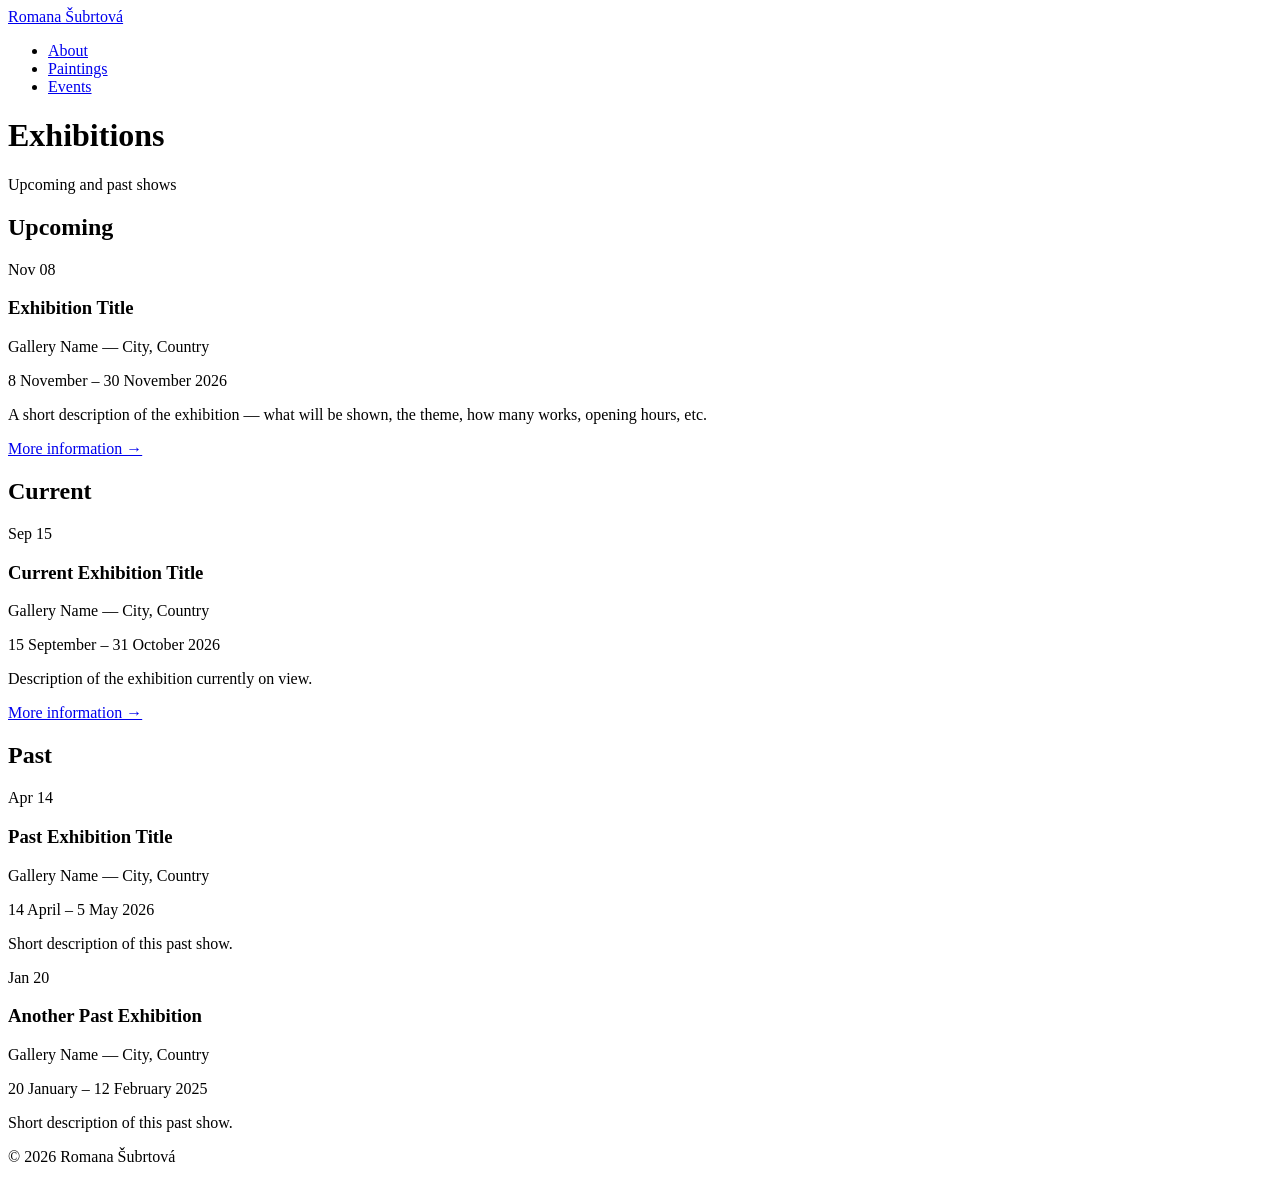
==== events.html @ 642dee6f "Add files via upload" ====
<!DOCTYPE html>
<html lang="en">
<head>
    <meta charset="UTF-8">
    <meta name="viewport" content="width=device-width, initial-scale=1.0">
    <title>Events — Romana Šubrtová</title>
    <link rel="preconnect" href="https://fonts.googleapis.com">
    <link rel="preconnect" href="https://fonts.gstatic.com" crossorigin>
    <link href="https://fonts.googleapis.com/css2?family=Cormorant+Garamond:ital,wght@0,300;0,400;0,500;0,600;1,300;1,400;1,500&display=swap" rel="stylesheet">
    <link rel="stylesheet" href="css/style.css">
</head>
<body>

    <nav class="nav">
        <a href="index.html" class="nav-brand">Romana Šubrtová</a>
        <ul class="nav-links">
            <li><a href="index.html">About</a></li>
            <li><a href="paintings.html">Paintings</a></li>
            <li><a href="events.html" class="active">Events</a></li>
        </ul>
    </nav>

    <main>

        <div class="page-header">
            <h1>Exhibitions</h1>
            <p>Upcoming and past shows</p>
        </div>

        <section class="events-section">
            <div class="container">

                <!-- UPCOMING ─────────────────────────────────────────── -->
                <div class="events-group">
                    <h2 class="events-group-title">Upcoming</h2>

                    <!-- ─────────────────────────────────────────────────
                         HOW TO ADD AN EVENT:
                         Copy one <div class="event-card"> block and fill in
                         the month, day number, title, venue, dates, description.
                         For past events, add class="event-card past" instead.
                         If no upcoming events, keep the empty message below.
                    ──────────────────────────────────────────────────── -->

                    <div class="event-card">
                        <div class="event-date">
                            <span class="event-month">Nov</span>
                            <span class="event-day">08</span>
                        </div>
                        <div class="event-info">
                            <h3>Exhibition Title</h3>
                            <p class="event-venue">Gallery Name &mdash; City, Country</p>
                            <p class="event-dates">8 November – 30 November 2026</p>
                            <p class="event-desc">
                                A short description of the exhibition — what will be shown,
                                the theme, how many works, opening hours, etc.
                            </p>
                            <a href="#" class="event-link">More information &rarr;</a>
                        </div>
                    </div>

                    <!-- Uncomment the line below if there are no upcoming events yet:
                    <p class="events-empty">No upcoming exhibitions at the moment. Check back soon.</p>
                    -->

                </div>

                <!-- CURRENT ─────────────────────────────────────────── -->
                <div class="events-group">
                    <h2 class="events-group-title">Current</h2>

                    <div class="event-card">
                        <div class="event-date">
                            <span class="event-month">Sep</span>
                            <span class="event-day">15</span>
                        </div>
                        <div class="event-info">
                            <h3>Current Exhibition Title</h3>
                            <p class="event-venue">Gallery Name &mdash; City, Country</p>
                            <p class="event-dates">15 September – 31 October 2026</p>
                            <p class="event-desc">
                                Description of the exhibition currently on view.
                            </p>
                            <a href="#" class="event-link">More information &rarr;</a>
                        </div>
                    </div>

                    <!-- Uncomment if nothing is currently showing:
                    <p class="events-empty">No exhibition currently on view.</p>
                    -->

                </div>

                <!-- PAST ─────────────────────────────────────────────── -->
                <div class="events-group">
                    <h2 class="events-group-title">Past</h2>

                    <div class="event-card past">
                        <div class="event-date">
                            <span class="event-month">Apr</span>
                            <span class="event-day">14</span>
                        </div>
                        <div class="event-info">
                            <h3>Past Exhibition Title</h3>
                            <p class="event-venue">Gallery Name &mdash; City, Country</p>
                            <p class="event-dates">14 April – 5 May 2026</p>
                            <p class="event-desc">
                                Short description of this past show.
                            </p>
                        </div>
                    </div>

                    <div class="event-card past">
                        <div class="event-date">
                            <span class="event-month">Jan</span>
                            <span class="event-day">20</span>
                        </div>
                        <div class="event-info">
                            <h3>Another Past Exhibition</h3>
                            <p class="event-venue">Gallery Name &mdash; City, Country</p>
                            <p class="event-dates">20 January – 12 February 2025</p>
                            <p class="event-desc">
                                Short description of this past show.
                            </p>
                        </div>
                    </div>

                </div>

            </div>
        </section>

    </main>

    <footer class="footer">
        <div class="container">
            <p>© 2026 Romana Šubrtová</p>
        </div>
    </footer>

</body>
</html>
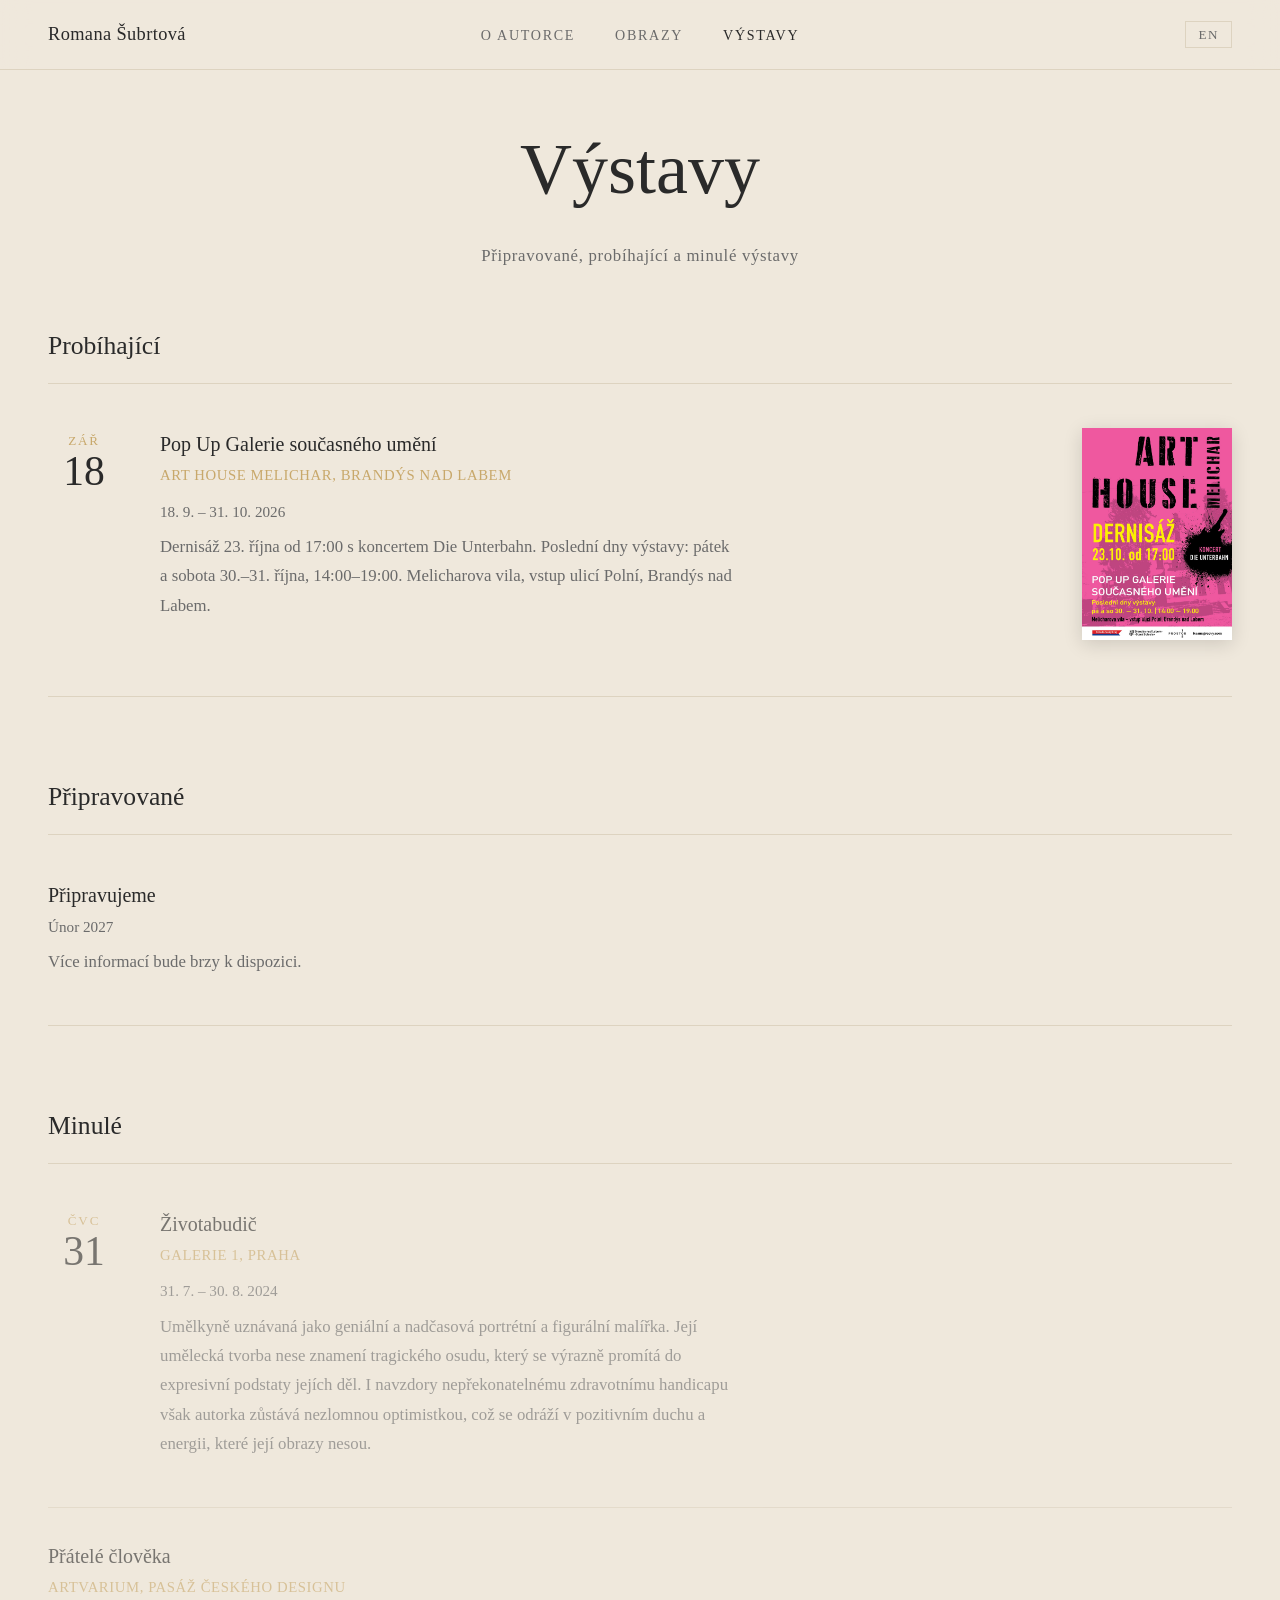
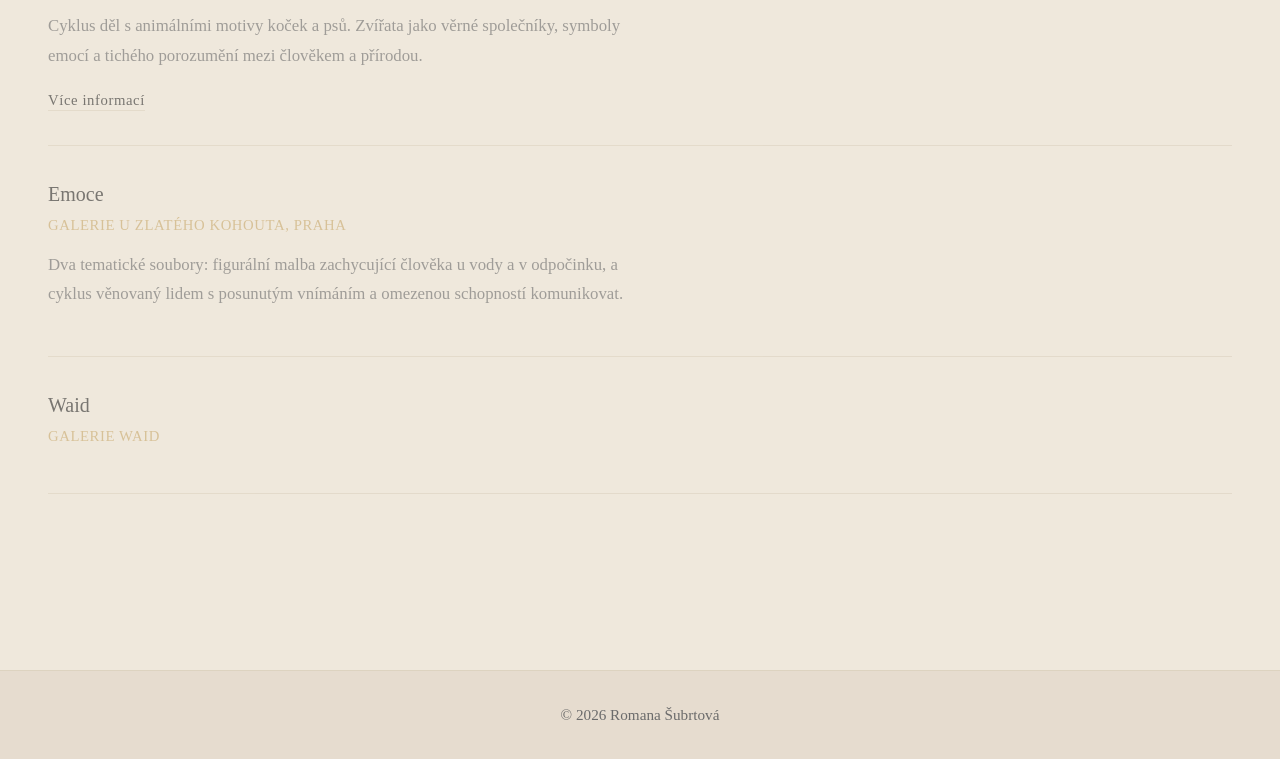
==== commit 75cf14cb: "Add files via upload" ====
--- a/events.html
+++ b/events.html
@@ -1,9 +1,15 @@
 <!DOCTYPE html>
-<html lang="en">
+<html lang="cs" data-lang="cs">
 <head>
     <meta charset="UTF-8">
     <meta name="viewport" content="width=device-width, initial-scale=1.0">
-    <title>Events — Romana Šubrtová</title>
+    <title>Výstavy — Romana Šubrtová</title>
+    <script>
+        (function(){
+            var l = localStorage.getItem('site-lang') || 'cs';
+            document.documentElement.setAttribute('data-lang', l);
+        })();
+    </script>
     <link rel="preconnect" href="https://fonts.googleapis.com">
     <link rel="preconnect" href="https://fonts.gstatic.com" crossorigin>
     <link href="https://fonts.googleapis.com/css2?family=Cormorant+Garamond:ital,wght@0,300;0,400;0,500;0,600;1,300;1,400;1,500&display=swap" rel="stylesheet">
@@ -14,114 +20,125 @@
     <nav class="nav">
         <a href="index.html" class="nav-brand">Romana Šubrtová</a>
         <ul class="nav-links">
-            <li><a href="index.html">About</a></li>
-            <li><a href="paintings.html">Paintings</a></li>
-            <li><a href="events.html" class="active">Events</a></li>
+            <li><a href="index.html"><span class="lang-cs">O autorce</span><span class="lang-en">About</span></a></li>
+            <li><a href="paintings.html"><span class="lang-cs">Obrazy</span><span class="lang-en">Paintings</span></a></li>
+            <li><a href="events.html" class="active"><span class="lang-cs">Výstavy</span><span class="lang-en">Events</span></a></li>
         </ul>
+        <div class="nav-right">
+            <button class="lang-btn" id="langBtn">EN</button>
+            <button class="nav-toggle" id="navToggle" aria-label="Otevřít menu">
+                <span></span><span></span><span></span>
+            </button>
+        </div>
     </nav>
 
     <main>
 
         <div class="page-header">
-            <h1>Exhibitions</h1>
-            <p>Upcoming and past shows</p>
+            <h1><span class="lang-cs">Výstavy</span><span class="lang-en">Exhibitions</span></h1>
+            <p class="lang-cs">Připravované, probíhající a minulé výstavy</p>
+            <p class="lang-en">Upcoming, current, and past shows</p>
         </div>
 
         <section class="events-section">
             <div class="container">
 
-                <!-- UPCOMING ─────────────────────────────────────────── -->
+                <!-- CURRENT ─────────────────────────────────────────── -->
                 <div class="events-group">
-                    <h2 class="events-group-title">Upcoming</h2>
-
-                    <!-- ─────────────────────────────────────────────────
-                         HOW TO ADD AN EVENT:
-                         Copy one <div class="event-card"> block and fill in
-                         the month, day number, title, venue, dates, description.
-                         For past events, add class="event-card past" instead.
-                         If no upcoming events, keep the empty message below.
-                    ──────────────────────────────────────────────────── -->
+                    <h2 class="events-group-title">
+                        <span class="lang-cs">Probíhající</span>
+                        <span class="lang-en">Current</span>
+                    </h2>
 
                     <div class="event-card">
                         <div class="event-date">
-                            <span class="event-month">Nov</span>
-                            <span class="event-day">08</span>
+                            <span class="event-month lang-cs">Zář</span>
+                            <span class="event-month lang-en">Sep</span>
+                            <span class="event-day">18</span>
                         </div>
                         <div class="event-info">
-                            <h3>Exhibition Title</h3>
-                            <p class="event-venue">Gallery Name &mdash; City, Country</p>
-                            <p class="event-dates">8 November – 30 November 2026</p>
-                            <p class="event-desc">
-                                A short description of the exhibition — what will be shown,
-                                the theme, how many works, opening hours, etc.
-                            </p>
-                            <a href="#" class="event-link">More information &rarr;</a>
+                            <img src="images/exhibitions/art-house-melichar.jpg" alt="Art House Melichar" class="event-poster">
+                            <h3><span class="lang-cs">Pop Up Galerie současného umění</span><span class="lang-en">Pop Up Gallery of Contemporary Art</span></h3>
+                            <p class="event-venue">Art House Melichar, <span class="lang-cs">Brandýs nad Labem</span><span class="lang-en">Brandýs nad Labem</span></p>
+                            <p class="event-dates lang-cs">18. 9. – 31. 10. 2026</p>
+                            <p class="event-dates lang-en">18 September – 31 October 2026</p>
+                            <p class="event-desc lang-cs">Dernisáž 23. října od 17:00 s koncertem Die Unterbahn. Poslední dny výstavy: pátek a sobota 30.–31. října, 14:00–19:00. Melicharova vila, vstup ulicí Polní, Brandýs nad Labem.</p>
+                            <p class="event-desc lang-en">Closing event on 23 October from 17:00, with a concert by Die Unterbahn. Last days: Friday and Saturday 30–31 October, 14:00–19:00. Melicharova vila, entrance via Polní street, Brandýs nad Labem.</p>
                         </div>
                     </div>
 
-                    <!-- Uncomment the line below if there are no upcoming events yet:
-                    <p class="events-empty">No upcoming exhibitions at the moment. Check back soon.</p>
-                    -->
-
                 </div>
 
-                <!-- CURRENT ─────────────────────────────────────────── -->
+                <!-- UPCOMING ─────────────────────────────────────────── -->
                 <div class="events-group">
-                    <h2 class="events-group-title">Current</h2>
+                    <h2 class="events-group-title">
+                        <span class="lang-cs">Připravované</span>
+                        <span class="lang-en">Upcoming</span>
+                    </h2>
 
-                    <div class="event-card">
-                        <div class="event-date">
-                            <span class="event-month">Sep</span>
-                            <span class="event-day">15</span>
-                        </div>
+                    <div class="event-card no-date">
                         <div class="event-info">
-                            <h3>Current Exhibition Title</h3>
-                            <p class="event-venue">Gallery Name &mdash; City, Country</p>
-                            <p class="event-dates">15 September – 31 October 2026</p>
-                            <p class="event-desc">
-                                Description of the exhibition currently on view.
-                            </p>
-                            <a href="#" class="event-link">More information &rarr;</a>
+                            <h3><span class="lang-cs">Připravujeme</span><span class="lang-en">Coming soon</span></h3>
+                            <p class="event-dates lang-cs">Únor 2027</p>
+                            <p class="event-dates lang-en">February 2027</p>
+                            <p class="event-desc lang-cs">Více informací bude brzy k dispozici.</p>
+                            <p class="event-desc lang-en">More details to follow.</p>
                         </div>
                     </div>
-
-                    <!-- Uncomment if nothing is currently showing:
-                    <p class="events-empty">No exhibition currently on view.</p>
-                    -->
 
                 </div>
 
                 <!-- PAST ─────────────────────────────────────────────── -->
                 <div class="events-group">
-                    <h2 class="events-group-title">Past</h2>
+                    <h2 class="events-group-title">
+                        <span class="lang-cs">Minulé</span>
+                        <span class="lang-en">Past</span>
+                    </h2>
 
+                    <!-- Galerie 1 -->
                     <div class="event-card past">
                         <div class="event-date">
-                            <span class="event-month">Apr</span>
-                            <span class="event-day">14</span>
+                            <span class="event-month lang-cs">Čvc</span>
+                            <span class="event-month lang-en">Jul</span>
+                            <span class="event-day">31</span>
                         </div>
                         <div class="event-info">
-                            <h3>Past Exhibition Title</h3>
-                            <p class="event-venue">Gallery Name &mdash; City, Country</p>
-                            <p class="event-dates">14 April – 5 May 2026</p>
-                            <p class="event-desc">
-                                Short description of this past show.
-                            </p>
+                            <h3>Životabudič</h3>
+                            <p class="event-venue">Galerie 1, <span class="lang-cs">Praha</span><span class="lang-en">Prague</span></p>
+                            <p class="event-dates lang-cs">31. 7. – 30. 8. 2024</p>
+                            <p class="event-dates lang-en">31 July – 30 August 2024</p>
+                            <p class="event-desc lang-cs">Umělkyně uznávaná jako geniální a nadčasová portrétní a figurální malířka. Její umělecká tvorba nese znamení tragického osudu, který se výrazně promítá do expresivní podstaty jejích děl. I navzdory nepřekonatelnému zdravotnímu handicapu však autorka zůstává nezlomnou optimistkou, což se odráží v pozitivním duchu a energii, které její obrazy nesou.</p>
+                            <p class="event-desc lang-en">An artist celebrated as a brilliant and timeless portraitist and figurative painter. Her work bears the mark of a tragic fate, strongly reflected in the expressive nature of her paintings. Yet despite an insurmountable physical disability, the artist remains an unshakeable optimist, as shown in the positive spirit and energy that her works carry.</p>
                         </div>
                     </div>
 
-                    <div class="event-card past">
-                        <div class="event-date">
-                            <span class="event-month">Jan</span>
-                            <span class="event-day">20</span>
+                    <!-- Artvarium / Pasáž českého designu -->
+                    <div class="event-card past no-date">
+                        <div class="event-info">
+                            <h3><span class="lang-cs">Přátelé člověka</span><span class="lang-en">Přátelé člověka</span></h3>
+                            <p class="event-venue">Artvarium, <span class="lang-cs">Pasáž českého designu</span><span class="lang-en">Pasáž českého designu</span></p>
+                            <p class="event-desc lang-cs">Cyklus děl s animálními motivy koček a psů. Zvířata jako věrné společníky, symboly emocí a tichého porozumění mezi člověkem a přírodou.</p>
+                            <p class="event-desc lang-en">A cycle of works with feline and canine motifs. Animals as faithful companions, symbols of emotion and silent understanding between humanity and nature.</p>
+                            <a href="https://www.pasazdesignu.cz/vystavovatel/romana-subrtova/" target="_blank" class="event-link lang-cs">Více informací</a>
+                            <a href="https://www.pasazdesignu.cz/vystavovatel/romana-subrtova/" target="_blank" class="event-link lang-en">More information</a>
                         </div>
+                    </div>
+
+                    <!-- Galerie U Zlatého kohouta -->
+                    <div class="event-card past no-date">
                         <div class="event-info">
-                            <h3>Another Past Exhibition</h3>
-                            <p class="event-venue">Gallery Name &mdash; City, Country</p>
-                            <p class="event-dates">20 January – 12 February 2025</p>
-                            <p class="event-desc">
-                                Short description of this past show.
-                            </p>
+                            <h3>Emoce</h3>
+                            <p class="event-venue">Galerie U Zlatého kohouta, <span class="lang-cs">Praha</span><span class="lang-en">Prague</span></p>
+                            <p class="event-desc lang-cs">Dva tematické soubory: figurální malba zachycující člověka u vody a v odpočinku, a cyklus věnovaný lidem s posunutým vnímáním a omezenou schopností komunikovat.</p>
+                            <p class="event-desc lang-en">Two thematic series: figurative painting depicting people at rest by water, and a cycle devoted to figures with altered perception and limited ability to communicate.</p>
+                        </div>
+                    </div>
+
+                    <!-- Waid -->
+                    <div class="event-card past no-date">
+                        <div class="event-info">
+                            <h3>Waid</h3>
+                            <p class="event-venue">Galerie Waid</p>
                         </div>
                     </div>
 
@@ -138,5 +155,32 @@
         </div>
     </footer>
 
+    <script>
+    (function() {
+        var lang = localStorage.getItem('site-lang') || 'cs';
+        document.documentElement.setAttribute('data-lang', lang);
+        var langBtn = document.getElementById('langBtn');
+        if (langBtn) {
+            langBtn.textContent = lang === 'cs' ? 'EN' : 'CZ';
+            langBtn.addEventListener('click', function() {
+                lang = lang === 'cs' ? 'en' : 'cs';
+                document.documentElement.setAttribute('data-lang', lang);
+                localStorage.setItem('site-lang', lang);
+                langBtn.textContent = lang === 'cs' ? 'EN' : 'CZ';
+            });
+        }
+        var navToggle = document.getElementById('navToggle');
+        var nav = document.querySelector('.nav');
+        if (navToggle) {
+            navToggle.addEventListener('click', function() {
+                nav.classList.toggle('nav-open');
+                navToggle.setAttribute('aria-label', nav.classList.contains('nav-open') ? 'Zavřít menu' : 'Otevřít menu');
+            });
+            document.querySelectorAll('.nav-links a').forEach(function(link) {
+                link.addEventListener('click', function() { nav.classList.remove('nav-open'); });
+            });
+        }
+    })();
+    </script>
 </body>
 </html>
--- a/css/style.css
+++ b/css/style.css
@@ -0,0 +1,745 @@
+*, *::before, *::after {
+    box-sizing: border-box;
+    margin: 0;
+    padding: 0;
+}
+
+::selection {
+    background: var(--gold);
+    color: #fff;
+}
+
+::-webkit-scrollbar { width: 6px; }
+::-webkit-scrollbar-track { background: var(--bg); }
+::-webkit-scrollbar-thumb { background: var(--beige); border-radius: 3px; }
+::-webkit-scrollbar-thumb:hover { background: var(--gold); }
+
+:focus-visible {
+    outline: 2px solid var(--gold);
+    outline-offset: 3px;
+}
+
+:root {
+    --bg:         #EFE8DC;
+    --surface:    #E6DCCF;
+    --beige:      #D9CCBA;
+    --gold:       #C8A86B;
+    --gold-hover: #B8955A;
+    --dark:       #2A2A2A;
+    --grey:       #6B6B6B;
+    --border:     #DDD3C0;
+    --font-serif: 'Cormorant Garamond', Georgia, serif;
+}
+
+html { scroll-behavior: smooth; }
+
+body {
+    background: var(--bg);
+    color: var(--dark);
+    font-family: var(--font-serif);
+    font-size: 17px;
+    line-height: 1.6;
+    -webkit-font-smoothing: antialiased;
+}
+
+/* ── NAV ─────────────────────────────────── */
+.nav {
+    position: fixed;
+    top: 0; left: 0; right: 0;
+    z-index: 100;
+    display: grid;
+    grid-template-columns: 1fr auto 1fr;
+    align-items: center;
+    padding: 1.25rem 3rem;
+    background: rgba(239, 232, 220, 0.92);
+    backdrop-filter: blur(14px);
+    border-bottom: 1px solid var(--border);
+}
+
+.nav-brand {
+    font-family: var(--font-serif);
+    font-size: 1.15rem;
+    font-weight: 400;
+    color: var(--dark);
+    text-decoration: none;
+    letter-spacing: 0.02em;
+    justify-self: start;
+}
+
+.nav-links {
+    list-style: none;
+    display: flex;
+    gap: 2.5rem;
+}
+
+.nav-links a {
+    font-size: 0.88rem;
+    font-weight: 400;
+    letter-spacing: 0.12em;
+    text-transform: uppercase;
+    color: var(--grey);
+    text-decoration: none;
+    transition: color 0.2s;
+}
+
+.nav-links a:hover,
+.nav-links a.active { color: var(--dark); }
+
+/* ── LAYOUT ──────────────────────────────── */
+.container {
+    max-width: 1080px;
+    margin: 0 auto;
+    padding: 0 3rem;
+}
+
+/* ── HERO ────────────────────────────────── */
+.hero {
+    height: 52vh;
+    min-height: 380px;
+    max-height: 520px;
+    display: grid;
+    grid-template-columns: 55% 45%;
+    padding: 0;
+}
+
+.hero-image {
+    overflow: hidden;
+    position: relative;
+}
+
+.hero-image img {
+    width: 100%;
+    height: 100%;
+    object-fit: cover;
+    object-position: center 20%;
+    display: block;
+}
+
+.hero-inner {
+    display: flex;
+    flex-direction: column;
+    justify-content: flex-end;
+    padding: 5rem 5rem 5rem 6rem;
+    background: var(--bg);
+    position: relative;
+    z-index: 1;
+}
+
+.hero h1 {
+    font-family: var(--font-serif);
+    font-size: clamp(3.5rem, 6vw, 6rem);
+    font-weight: 300;
+    line-height: 1.02;
+    color: var(--dark);
+    margin-bottom: 1.5rem;
+}
+
+.hero h1 em {
+    font-style: italic;
+    color: var(--gold);
+}
+
+.hero-tagline {
+    font-size: 1.05rem;
+    color: var(--grey);
+    font-weight: 400;
+    letter-spacing: 0.02em;
+    max-width: 340px;
+    margin-bottom: 2.5rem;
+}
+
+.hero-cta {
+    display: inline-block;
+    font-size: 0.82rem;
+    letter-spacing: 0.16em;
+    text-transform: uppercase;
+    color: var(--dark);
+    text-decoration: none;
+    border-bottom: 1px solid var(--dark);
+    padding-bottom: 3px;
+    width: fit-content;
+    transition: color 0.2s, border-color 0.2s;
+}
+
+.hero-cta:hover {
+    color: var(--gold);
+    border-color: var(--gold);
+}
+
+/* ── ABOUT ───────────────────────────────── */
+.about {
+    padding: 5rem 0 6rem;
+    background: var(--surface);
+}
+
+.about-grid {
+    /* float layout — photo lives inside the text flow */
+}
+
+.about-image {
+    float: left;
+    width: 240px;
+    margin: 0.4rem 3.5rem 1.5rem 0;
+    display: flex;
+    flex-direction: column;
+    gap: 0.75rem;
+}
+
+.about-image img {
+    width: 100%;
+    display: block;
+    object-fit: cover;
+    object-position: top;
+}
+
+.about-image .placeholder-img {
+    width: 100%;
+    aspect-ratio: 1/1;
+    background: var(--beige);
+    display: flex;
+    align-items: center;
+    justify-content: center;
+    border: 1.5px dashed var(--border);
+}
+
+.about-text {
+    display: flow-root; /* BFC — sits beside the float, never overlaps */
+}
+
+.placeholder-inner {
+    display: flex;
+    flex-direction: column;
+    align-items: center;
+    gap: 0.75rem;
+    color: var(--grey);
+}
+
+.placeholder-inner svg {
+    opacity: 0.45;
+}
+
+.placeholder-inner span {
+    font-size: 0.72rem;
+    letter-spacing: 0.14em;
+    text-transform: uppercase;
+    opacity: 0.6;
+}
+
+.about-text h2 {
+    font-family: var(--font-serif);
+    font-size: 2.4rem;
+    font-weight: 300;
+    margin-bottom: 1.5rem;
+    color: var(--dark);
+}
+
+.about-text p {
+    color: var(--grey);
+    font-size: 1.05rem;
+    line-height: 1.85;
+    margin-bottom: 1.1rem;
+}
+
+/* ── CONTACT ─────────────────────────────── */
+.contact {
+    padding: 8rem 0;
+}
+
+.contact h2 {
+    font-family: var(--font-serif);
+    font-size: 2.4rem;
+    font-weight: 300;
+    margin-bottom: 3rem;
+}
+
+.contact-grid {
+    display: grid;
+    grid-template-columns: repeat(3, 1fr);
+    gap: 2rem;
+    border-top: 1px solid var(--border);
+    padding-top: 2rem;
+}
+
+.contact-item {
+    display: flex;
+    flex-direction: column;
+    gap: 0.45rem;
+}
+
+.contact-label {
+    font-size: 0.88rem;
+    letter-spacing: 0.14em;
+    text-transform: uppercase;
+    color: var(--gold);
+}
+
+.contact-item a,
+.contact-item span {
+    font-size: 1.05rem;
+    color: var(--dark);
+    text-decoration: none;
+    transition: color 0.2s;
+}
+
+.contact-item a:hover { color: var(--gold); }
+
+/* ── FOOTER ──────────────────────────────── */
+.footer {
+    padding: 2rem 0;
+    border-top: 1px solid var(--border);
+    background: var(--surface);
+}
+
+.footer p {
+    font-size: 0.95rem;
+    color: var(--grey);
+    text-align: center;
+}
+
+/* ── PAGE HEADER (inner pages) ───────────── */
+.page-header {
+    padding: 7rem 0 2rem;
+    text-align: center;
+}
+
+.page-header h1 {
+    font-family: var(--font-serif);
+    font-size: clamp(2.5rem, 6vw, 4.5rem);
+    font-weight: 300;
+    color: var(--dark);
+}
+
+.page-header p {
+    margin-top: 1rem;
+    color: var(--grey);
+    font-size: 1.05rem;
+    letter-spacing: 0.04em;
+}
+
+/* ── PAINTINGS ───────────────────────────── */
+.paintings-section {
+    padding: 1.5rem 0 6rem;
+}
+
+.paintings-section .container {
+    max-width: 1400px;
+}
+
+.paintings-grid {
+    display: grid;
+    grid-template-columns: repeat(4, 1fr);
+    gap: 2rem 1.5rem;
+}
+
+.painting-card { cursor: default; }
+
+.painting-image {
+    overflow: hidden;
+    margin-bottom: 1rem;
+    background: var(--beige);
+}
+
+.painting-image img {
+    width: 100%;
+    aspect-ratio: 3/4;
+    object-fit: cover;
+    display: block;
+    transition: transform 0.55s ease;
+}
+
+.painting-image .placeholder-img {
+    width: 100%;
+    aspect-ratio: 3/4;
+    background: var(--beige);
+    display: flex;
+    align-items: center;
+    justify-content: center;
+    color: var(--grey);
+    font-size: 0.78rem;
+    letter-spacing: 0.1em;
+    text-transform: uppercase;
+}
+
+.painting-card:hover .painting-image img {
+    transform: scale(1.04);
+}
+
+.painting-info h3 {
+    font-family: var(--font-serif);
+    font-size: 1.1rem;
+    font-weight: 400;
+    color: var(--dark);
+    margin-bottom: 0.3rem;
+}
+
+.painting-meta {
+    display: block;
+    font-size: 0.9rem;
+    color: var(--grey);
+    letter-spacing: 0.02em;
+    margin-bottom: 0.4rem;
+}
+
+.painting-price {
+    display: block;
+    font-size: 1rem;
+    font-weight: 500;
+    color: var(--gold);
+    letter-spacing: 0.04em;
+}
+
+.painting-sold {
+    display: block;
+    font-size: 1rem;
+    color: var(--grey);
+    letter-spacing: 0.04em;
+}
+
+.painting-sold::before {
+    content: "PRODÁNO";
+    display: inline-block;
+    font-size: 0.78rem;
+    letter-spacing: 0.12em;
+    background: var(--beige);
+    color: var(--grey);
+    padding: 0.15rem 0.4rem;
+    margin-right: 0.4rem;
+}
+
+/* ── EVENTS ──────────────────────────────── */
+.events-section {
+    padding: 1.5rem 0 6rem;
+}
+
+.events-section .container {
+    max-width: 1400px;
+}
+
+.events-group {
+    margin-bottom: 5rem;
+}
+
+.events-group-title {
+    font-family: var(--font-serif);
+    font-size: 1.6rem;
+    font-weight: 300;
+    color: var(--dark);
+    margin-bottom: 0.75rem;
+    padding-bottom: 1rem;
+    border-bottom: 1px solid var(--border);
+}
+
+.events-empty {
+    padding: 2rem 0;
+    font-size: 0.85rem;
+    color: var(--grey);
+    font-style: italic;
+}
+
+.event-card {
+    display: grid;
+    grid-template-columns: 72px 1fr;
+    gap: 2.5rem;
+    padding: 2rem 0;
+    border-bottom: 1px solid var(--border);
+    align-items: start;
+}
+
+.event-date {
+    display: flex;
+    flex-direction: column;
+    align-items: center;
+    padding-top: 0.15rem;
+}
+
+.event-month {
+    font-size: 0.82rem;
+    letter-spacing: 0.14em;
+    text-transform: uppercase;
+    color: var(--gold);
+}
+
+.event-day {
+    font-family: var(--font-serif);
+    font-size: 2.6rem;
+    font-weight: 300;
+    color: var(--dark);
+    line-height: 1;
+}
+
+.event-info h3 {
+    font-family: var(--font-serif);
+    font-size: 1.25rem;
+    font-weight: 400;
+    margin-bottom: 0.25rem;
+    color: var(--dark);
+}
+
+.event-venue {
+    font-size: 0.92rem;
+    color: var(--gold);
+    letter-spacing: 0.04em;
+    text-transform: uppercase;
+    margin-bottom: 0.75rem;
+}
+
+.event-dates {
+    font-size: 0.95rem;
+    color: var(--grey);
+    margin-bottom: 0.5rem;
+}
+
+.event-desc {
+    font-size: 1.05rem;
+    color: var(--grey);
+    line-height: 1.75;
+    margin-bottom: 1rem;
+    max-width: 580px;
+}
+
+.event-link {
+    font-size: 0.92rem;
+    color: var(--dark);
+    text-decoration: none;
+    letter-spacing: 0.04em;
+    border-bottom: 1px solid var(--border);
+    padding-bottom: 2px;
+    transition: color 0.2s, border-color 0.2s;
+}
+
+.event-link:hover {
+    color: var(--gold);
+    border-color: var(--gold);
+}
+
+.event-card.past { opacity: 0.6; }
+
+.event-card.no-date {
+    grid-template-columns: 1fr;
+}
+
+.event-poster {
+    float: right;
+    width: 150px;
+    margin: 0 0 1.5rem 2.5rem;
+    box-shadow: 0 4px 18px rgba(0,0,0,0.14);
+    display: block;
+}
+
+/* ── PAGINATION ──────────────────────────── */
+.pagination {
+    display: flex;
+    align-items: center;
+    justify-content: center;
+    gap: 0.4rem;
+    padding: 4rem 0 6rem;
+}
+
+.pg-btn {
+    width: 2.4rem;
+    height: 2.4rem;
+    border: 1px solid var(--border);
+    background: transparent;
+    color: var(--grey);
+    font-family: var(--font-serif);
+    font-size: 1rem;
+    letter-spacing: 0.02em;
+    cursor: pointer;
+    transition: background 0.18s, color 0.18s, border-color 0.18s;
+    display: flex;
+    align-items: center;
+    justify-content: center;
+}
+
+.pg-btn:hover:not(:disabled) {
+    border-color: var(--gold);
+    color: var(--dark);
+}
+
+.pg-btn.pg-active {
+    background: var(--gold);
+    border-color: var(--gold);
+    color: #fff;
+}
+
+.pg-btn.pg-arrow {
+    font-size: 0.9rem;
+}
+
+.pg-btn:disabled {
+    opacity: 0.3;
+    cursor: default;
+}
+
+/* ── NAV TOGGLE (hamburger) ──────────────── */
+.nav-toggle {
+    display: none;
+}
+
+/* ── RESPONSIVE ──────────────────────────── */
+@media (max-width: 900px) {
+    .hero {
+        grid-template-columns: 1fr;
+        grid-template-rows: 50vh auto;
+        min-height: auto;
+    }
+
+    .hero-inner {
+        padding: 3rem 2rem 4rem;
+        justify-content: flex-start;
+    }
+
+    .about-image {
+        float: none;
+        width: 100%;
+        max-width: 280px;
+        margin: 0 0 2rem;
+    }
+
+    .paintings-grid {
+        grid-template-columns: repeat(2, 1fr);
+    }
+}
+
+@media (max-width: 680px) {
+    .nav {
+        display: flex;
+        justify-content: space-between;
+        align-items: center;
+        flex-wrap: wrap;
+        padding: 1rem 1.5rem;
+    }
+
+    .nav-toggle {
+        display: flex;
+        flex-direction: column;
+        justify-content: center;
+        gap: 5px;
+        background: none;
+        border: none;
+        cursor: pointer;
+        padding: 4px;
+    }
+
+    .nav-toggle span {
+        display: block;
+        width: 22px;
+        height: 1.5px;
+        background: var(--dark);
+        transition: transform 0.25s ease, opacity 0.25s ease;
+        transform-origin: center;
+    }
+
+    .nav.nav-open .nav-toggle span:nth-child(1) {
+        transform: translateY(6.5px) rotate(45deg);
+    }
+    .nav.nav-open .nav-toggle span:nth-child(2) {
+        opacity: 0;
+        transform: scaleX(0);
+    }
+    .nav.nav-open .nav-toggle span:nth-child(3) {
+        transform: translateY(-6.5px) rotate(-45deg);
+    }
+
+    .nav-links {
+        display: none;
+        flex-direction: column;
+        width: 100%;
+        gap: 0;
+        padding: 0.5rem 0 1rem;
+        margin-top: 0.5rem;
+        border-top: 1px solid var(--border);
+    }
+
+    .nav.nav-open .nav-links {
+        display: flex;
+    }
+
+    .nav-links li {
+        padding: 0.75rem 0;
+    }
+
+    .nav-links a {
+        font-size: 1.1rem;
+        letter-spacing: 0.08em;
+    }
+
+    .container { padding: 0 1.5rem; }
+    .hero { padding: 7rem 1.5rem 3rem; }
+
+    .contact-grid {
+        grid-template-columns: 1fr;
+        gap: 1.75rem;
+    }
+
+    .event-card {
+        grid-template-columns: 56px 1fr;
+        gap: 1.5rem;
+    }
+}
+
+@media (max-width: 480px) {
+    .paintings-grid { grid-template-columns: 1fr; }
+    .hero h1 { font-size: 3rem; }
+}
+
+/* ── LANGUAGE VISIBILITY ─────────────────────── */
+html[data-lang="cs"] .lang-en { display: none; }
+html[data-lang="en"] .lang-cs { display: none; }
+html[data-lang="en"] .painting-sold::before { content: "SOLD"; }
+
+/* ── NAV RIGHT ───────────────────────────────── */
+.nav-right {
+    justify-self: end;
+    display: flex;
+    align-items: center;
+    gap: 1.25rem;
+}
+
+/* ── LANGUAGE BUTTON ─────────────────────────── */
+.lang-btn {
+    background: none;
+    border: 1px solid var(--border);
+    color: var(--grey);
+    font-family: var(--font-serif);
+    font-size: 0.82rem;
+    letter-spacing: 0.12em;
+    cursor: pointer;
+    padding: 0.28rem 0.75rem;
+    transition: border-color 0.2s, color 0.2s;
+}
+
+.lang-btn:hover {
+    border-color: var(--gold);
+    color: var(--dark);
+}
+
+/* ── CONTACT INTRO ───────────────────────────── */
+.contact-intro {
+    font-size: 1.05rem;
+    color: var(--grey);
+    font-style: italic;
+    margin-bottom: 2.5rem;
+    max-width: 560px;
+    line-height: 1.75;
+}
+
+/* ── ABOUT NOTE ──────────────────────────────── */
+.about-note {
+    font-size: 0.98rem !important;
+    font-style: italic;
+    color: var(--grey);
+    margin-top: 2rem !important;
+    padding-top: 1.5rem;
+    border-top: 1px solid var(--border);
+}
+
+/* ── FOOTER NOTE ─────────────────────────────── */
+.footer-note {
+    font-size: 0.9rem;
+    color: var(--grey);
+    text-align: center;
+    margin-top: 0.5rem;
+    font-style: italic;
+    opacity: 0.75;
+}
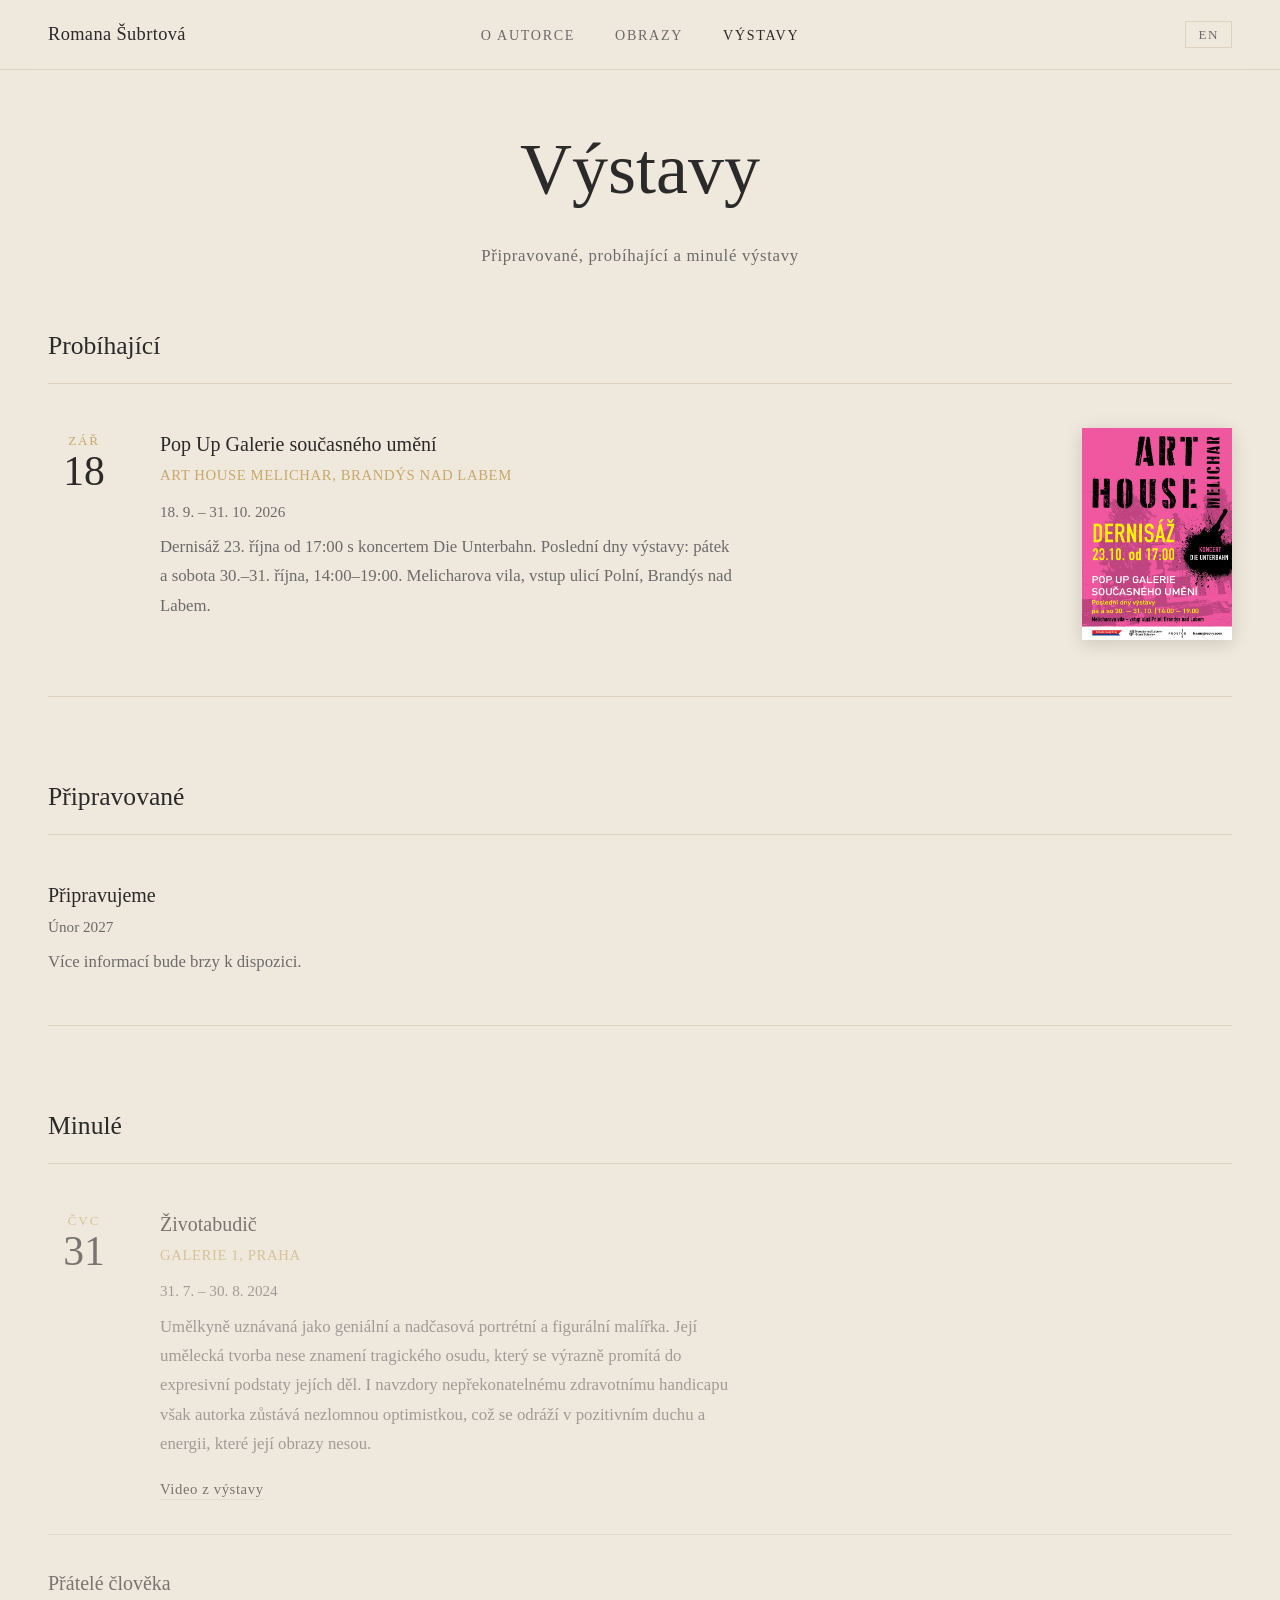
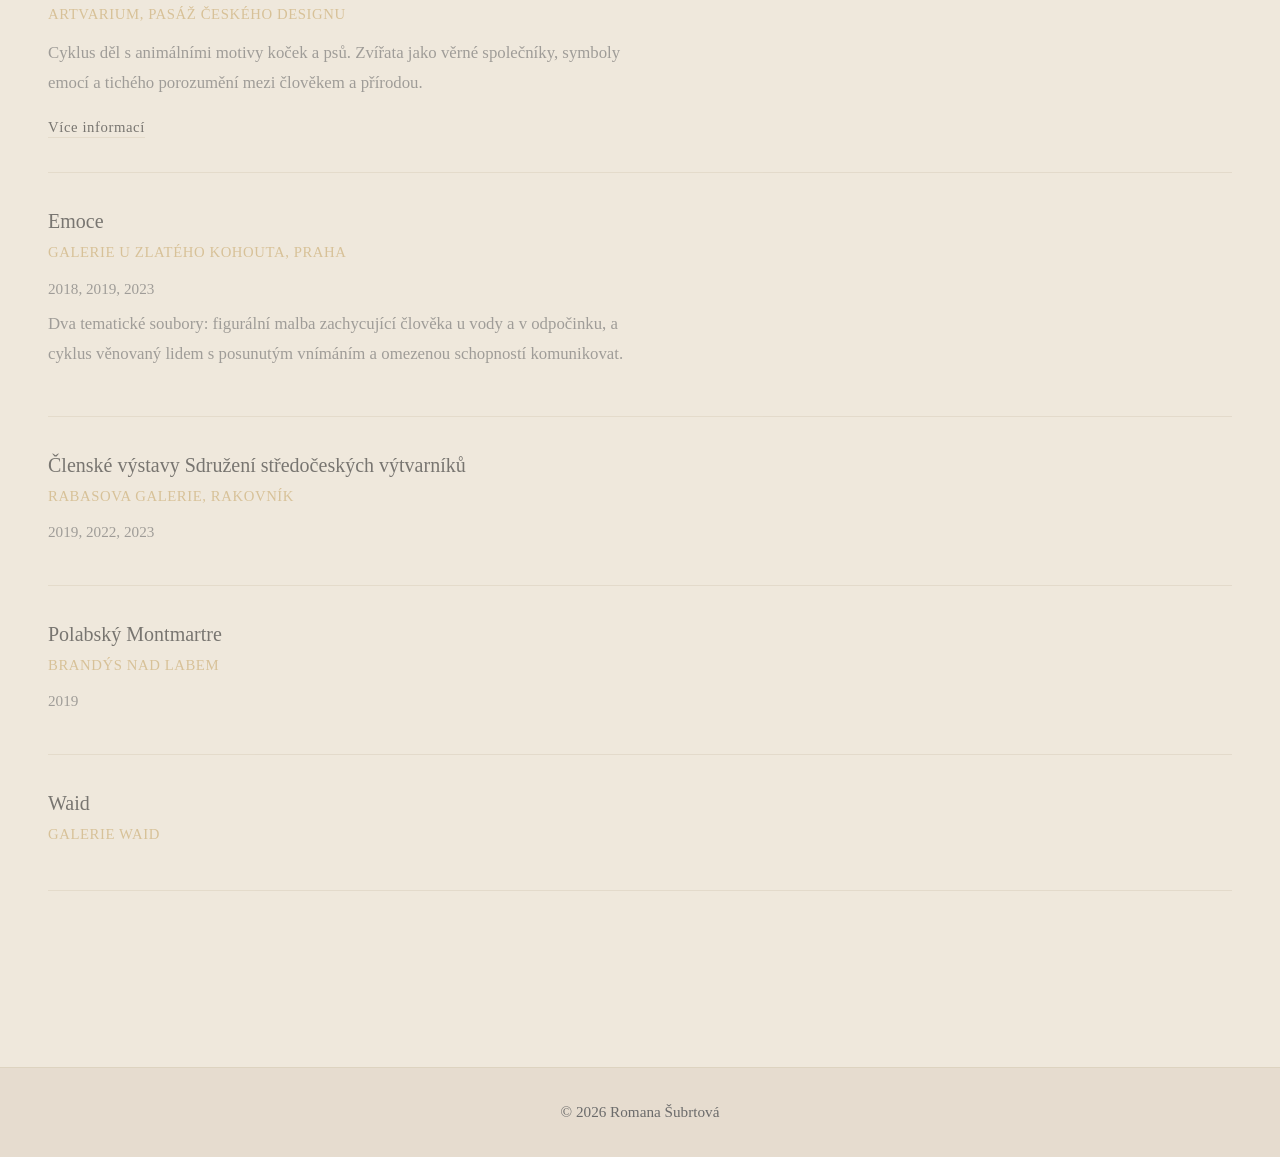
==== commit 81166b54: "Update events.html" ====
--- a/events.html
+++ b/events.html
@@ -109,6 +109,8 @@
                             <p class="event-dates lang-en">31 July – 30 August 2024</p>
                             <p class="event-desc lang-cs">Umělkyně uznávaná jako geniální a nadčasová portrétní a figurální malířka. Její umělecká tvorba nese znamení tragického osudu, který se výrazně promítá do expresivní podstaty jejích děl. I navzdory nepřekonatelnému zdravotnímu handicapu však autorka zůstává nezlomnou optimistkou, což se odráží v pozitivním duchu a energii, které její obrazy nesou.</p>
                             <p class="event-desc lang-en">An artist celebrated as a brilliant and timeless portraitist and figurative painter. Her work bears the mark of a tragic fate, strongly reflected in the expressive nature of her paintings. Yet despite an insurmountable physical disability, the artist remains an unshakeable optimist, as shown in the positive spirit and energy that her works carry.</p>
+                            <a href="https://www.youtube.com/watch?v=UDVT6uWP8iE" target="_blank" class="event-link lang-cs">Video z výstavy</a>
+                            <a href="https://www.youtube.com/watch?v=UDVT6uWP8iE" target="_blank" class="event-link lang-en">Exhibition video</a>
                         </div>
                     </div>
 
@@ -119,8 +121,8 @@
                             <p class="event-venue">Artvarium, <span class="lang-cs">Pasáž českého designu</span><span class="lang-en">Pasáž českého designu</span></p>
                             <p class="event-desc lang-cs">Cyklus děl s animálními motivy koček a psů. Zvířata jako věrné společníky, symboly emocí a tichého porozumění mezi člověkem a přírodou.</p>
                             <p class="event-desc lang-en">A cycle of works with feline and canine motifs. Animals as faithful companions, symbols of emotion and silent understanding between humanity and nature.</p>
-                            <a href="https://www.pasazdesignu.cz/vystavovatel/romana-subrtova/" target="_blank" class="event-link lang-cs">Více informací</a>
-                            <a href="https://www.pasazdesignu.cz/vystavovatel/romana-subrtova/" target="_blank" class="event-link lang-en">More information</a>
+                            <a href="https://www.facebook.com/100000388130735/posts/26184894864440094/" target="_blank" class="event-link lang-cs">Více informací</a>
+                            <a href="https://www.facebook.com/100000388130735/posts/26184894864440094/" target="_blank" class="event-link lang-en">More information</a>
                         </div>
                     </div>
 
@@ -129,8 +131,30 @@
                         <div class="event-info">
                             <h3>Emoce</h3>
                             <p class="event-venue">Galerie U Zlatého kohouta, <span class="lang-cs">Praha</span><span class="lang-en">Prague</span></p>
+                            <p class="event-dates lang-cs">2018, 2019, 2023</p>
+                            <p class="event-dates lang-en">2018, 2019, 2023</p>
                             <p class="event-desc lang-cs">Dva tematické soubory: figurální malba zachycující člověka u vody a v odpočinku, a cyklus věnovaný lidem s posunutým vnímáním a omezenou schopností komunikovat.</p>
                             <p class="event-desc lang-en">Two thematic series: figurative painting depicting people at rest by water, and a cycle devoted to figures with altered perception and limited ability to communicate.</p>
+                        </div>
+                    </div>
+
+                    <!-- Rabasova galerie Rakovník -->
+                    <div class="event-card past no-date">
+                        <div class="event-info">
+                            <h3><span class="lang-cs">Členské výstavy Sdružení středočeských výtvarníků</span><span class="lang-en">Member Exhibitions, Association of Central Bohemian Artists</span></h3>
+                            <p class="event-venue">Rabasova galerie, <span class="lang-cs">Rakovník</span><span class="lang-en">Rakovník</span></p>
+                            <p class="event-dates lang-cs">2019, 2022, 2023</p>
+                            <p class="event-dates lang-en">2019, 2022, 2023</p>
+                        </div>
+                    </div>
+
+                    <!-- Polabský Montmartre -->
+                    <div class="event-card past no-date">
+                        <div class="event-info">
+                            <h3>Polabský Montmartre</h3>
+                            <p class="event-venue"><span class="lang-cs">Brandýs nad Labem</span><span class="lang-en">Brandýs nad Labem</span></p>
+                            <p class="event-dates lang-cs">2019</p>
+                            <p class="event-dates lang-en">2019</p>
                         </div>
                     </div>
 
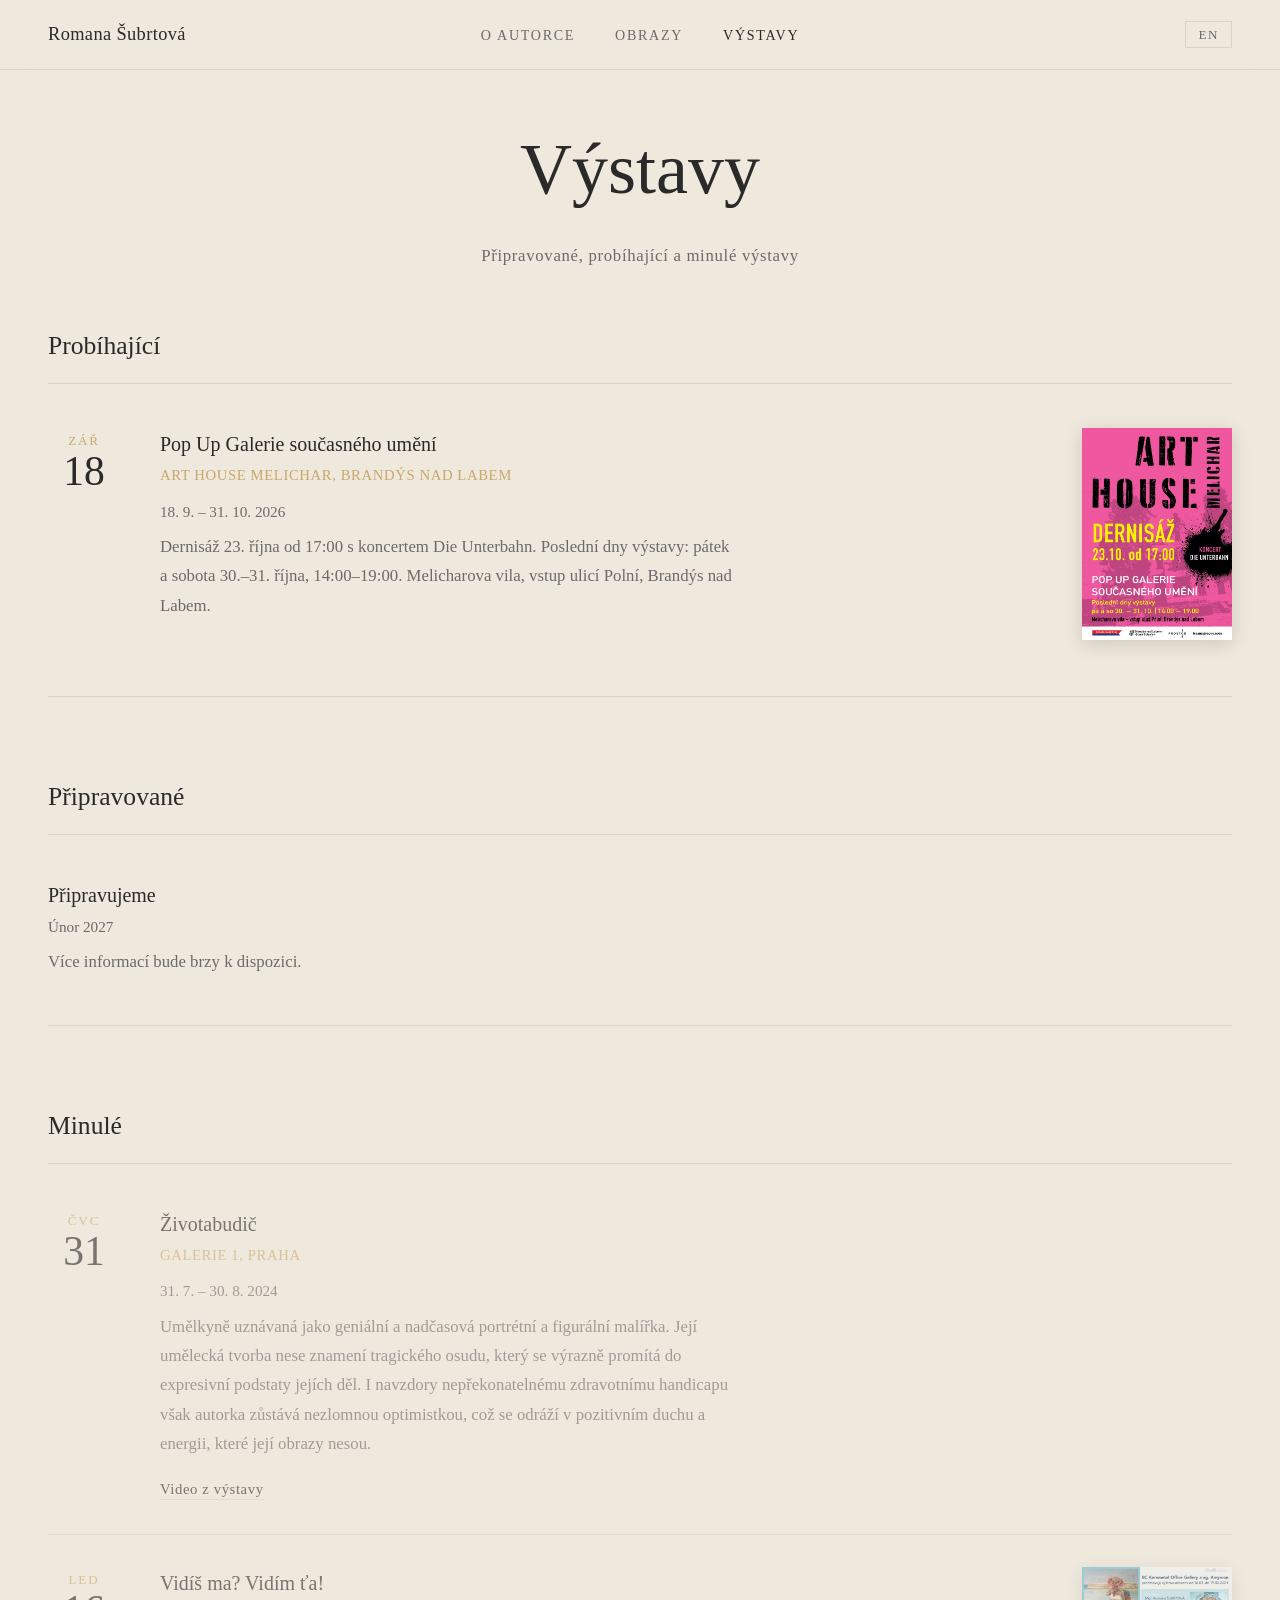
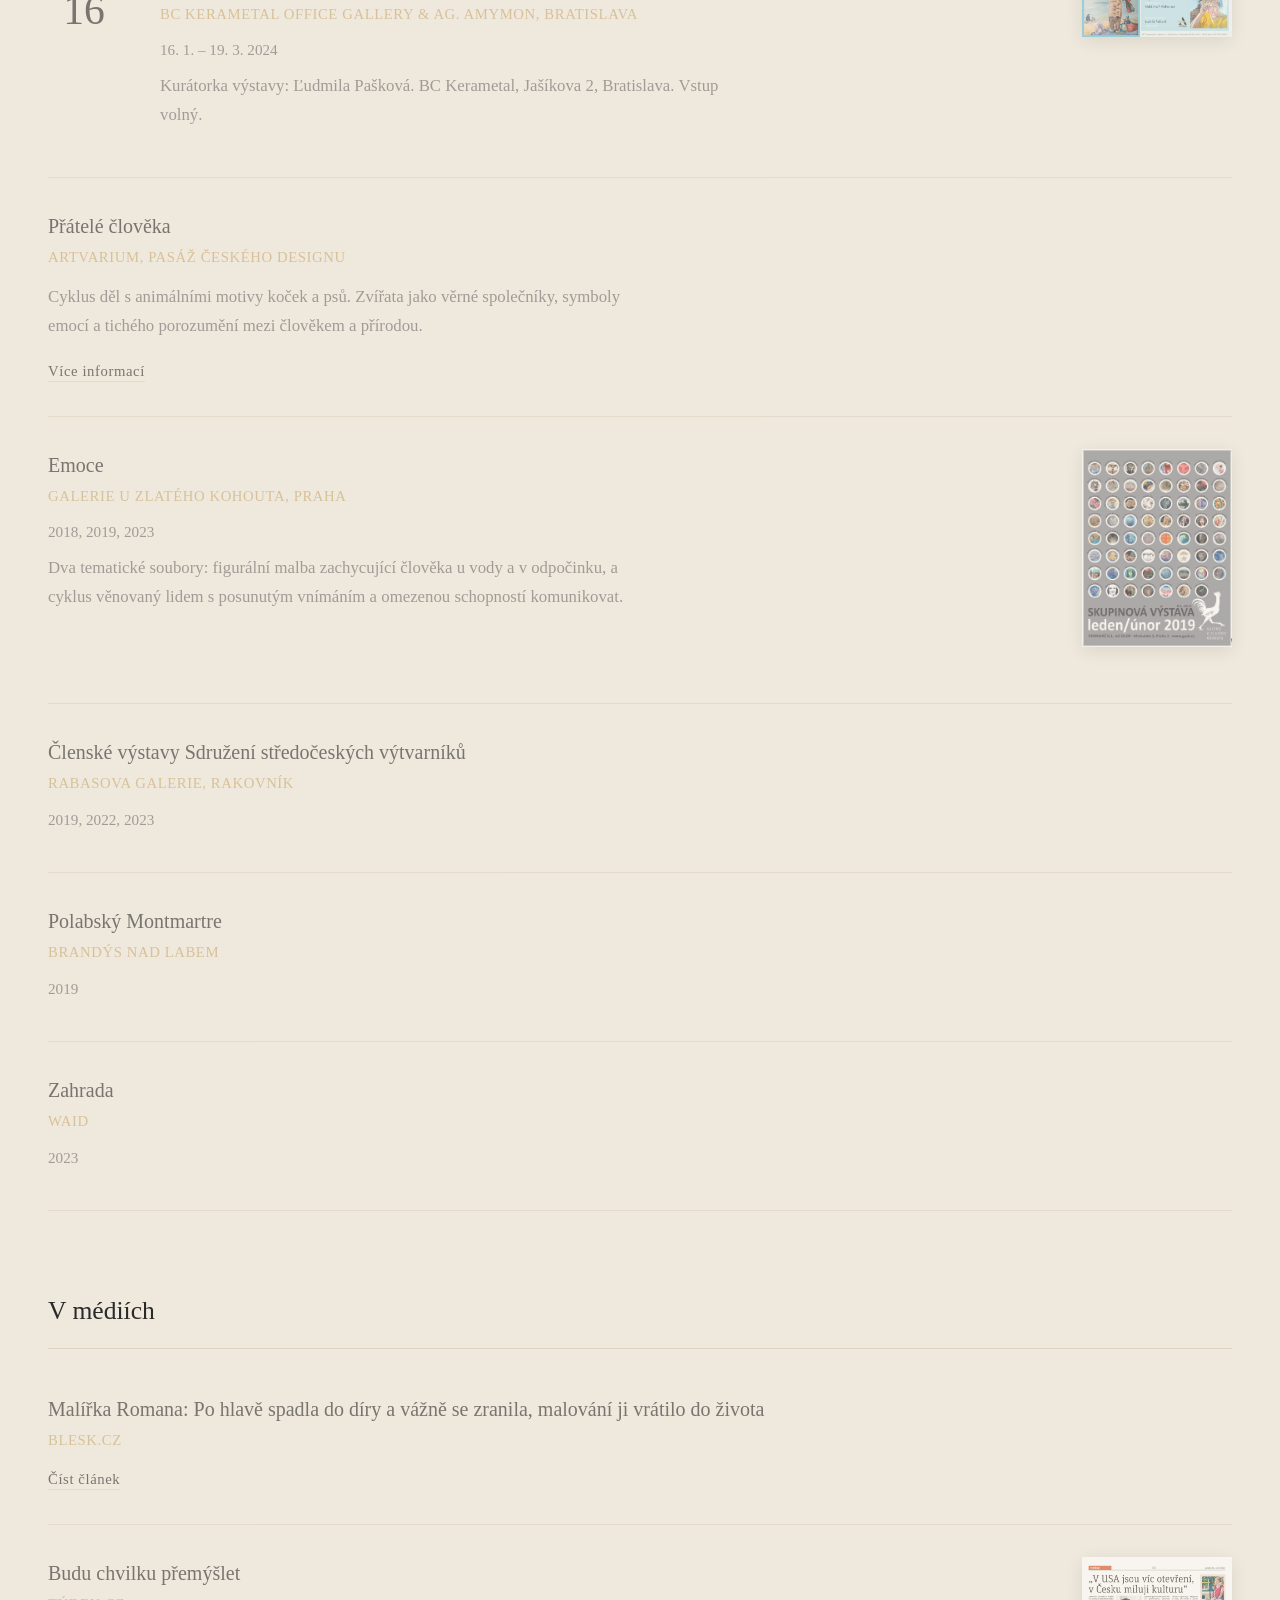
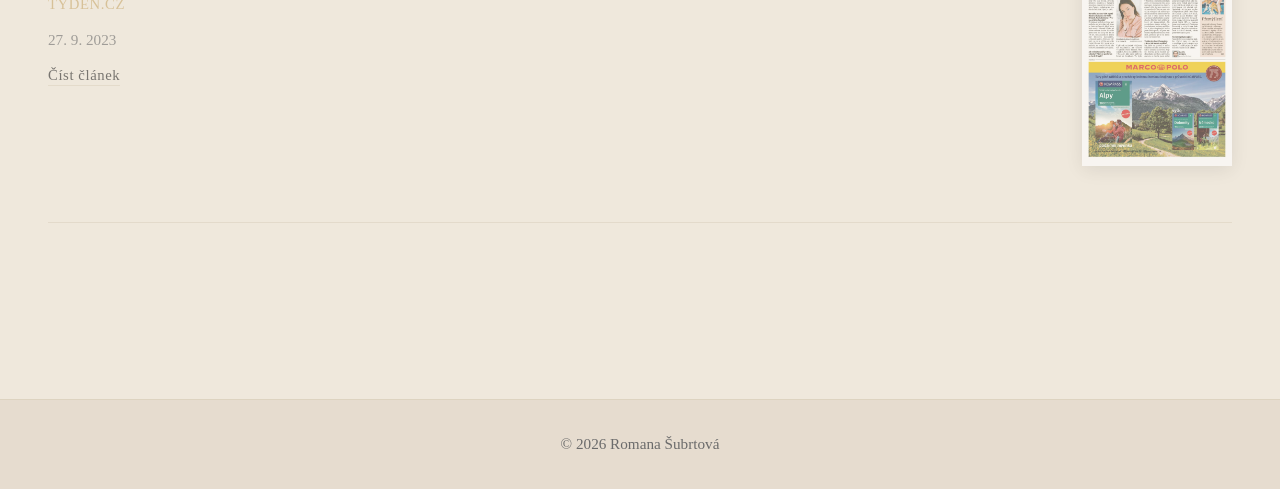
==== commit f4a24f60: "Update events.html" ====
--- a/events.html
+++ b/events.html
@@ -114,6 +114,24 @@
                         </div>
                     </div>
 
+                    <!-- BC Kerametal / Amymon, Bratislava -->
+                    <div class="event-card past">
+                        <div class="event-date">
+                            <span class="event-month lang-cs">Led</span>
+                            <span class="event-month lang-en">Jan</span>
+                            <span class="event-day">16</span>
+                        </div>
+                        <div class="event-info">
+                            <img src="images/exhibitions/vidim.jpg" alt="Vidíš ma? Vidím ťa!" class="event-poster">
+                            <h3>Vidíš ma? Vidím ťa!</h3>
+                            <p class="event-venue">BC Kerametal Office Gallery &amp; ag. Amymon, <span class="lang-cs">Bratislava</span><span class="lang-en">Bratislava</span></p>
+                            <p class="event-dates lang-cs">16. 1. – 19. 3. 2024</p>
+                            <p class="event-dates lang-en">16 January – 19 March 2024</p>
+                            <p class="event-desc lang-cs">Kurátorka výstavy: Ľudmila Pašková. BC Kerametal, Jašíkova 2, Bratislava. Vstup volný.</p>
+                            <p class="event-desc lang-en">Curator: Ľudmila Pašková. BC Kerametal, Jašíkova 2, Bratislava. Free admission.</p>
+                        </div>
+                    </div>
+
                     <!-- Artvarium / Pasáž českého designu -->
                     <div class="event-card past no-date">
                         <div class="event-info">
@@ -129,6 +147,7 @@
                     <!-- Galerie U Zlatého kohouta -->
                     <div class="event-card past no-date">
                         <div class="event-info">
+                            <img src="images/exhibitions/kohout.jpg" alt="Emoce – Galerie U Zlatého kohouta" class="event-poster">
                             <h3>Emoce</h3>
                             <p class="event-venue">Galerie U Zlatého kohouta, <span class="lang-cs">Praha</span><span class="lang-en">Prague</span></p>
                             <p class="event-dates lang-cs">2018, 2019, 2023</p>
@@ -161,8 +180,41 @@
                     <!-- Waid -->
                     <div class="event-card past no-date">
                         <div class="event-info">
-                            <h3>Waid</h3>
-                            <p class="event-venue">Galerie Waid</p>
+                            <h3>Zahrada</h3>
+                            <p class="event-venue">Waid</p>
+                            <p class="event-dates lang-cs">2023</p>
+                            <p class="event-dates lang-en">2023</p>
+                        </div>
+                    </div>
+
+                </div>
+
+                <!-- PRESS ────────────────────────────────────────────── -->
+                <div class="events-group">
+                    <h2 class="events-group-title">
+                        <span class="lang-cs">V médiích</span>
+                        <span class="lang-en">Press</span>
+                    </h2>
+
+                    <div class="event-card past no-date">
+                        <div class="event-info">
+                            <h3 class="lang-cs">Malířka Romana: Po hlavě spadla do díry a vážně se zranila, malování ji vrátilo do života</h3>
+                            <h3 class="lang-en">Painter Romana: She fell headfirst into a hole and was seriously injured — painting brought her back to life</h3>
+                            <p class="event-venue">Blesk.cz</p>
+                            <a href="https://www.blesk.cz/galerie/regiony-praha-prazane/888510/malirka-romana-51-po-hlave-spadla-do-diry-a-vazne-se-zranila-malovani-ji-vratilo-do-zivota?foto=0" target="_blank" class="event-link lang-cs">Číst článek</a>
+                            <a href="https://www.blesk.cz/galerie/regiony-praha-prazane/888510/malirka-romana-51-po-hlave-spadla-do-diry-a-vazne-se-zranila-malovani-ji-vratilo-do-zivota?foto=0" target="_blank" class="event-link lang-en">Read article</a>
+                        </div>
+                    </div>
+
+                    <div class="event-card past no-date">
+                        <div class="event-info">
+                            <img src="images/exhibitions/premysleni.jpg" alt="Budu chvilku přemýšlet — Týden" class="event-poster">
+                            <h3>Budu chvilku přemýšlet</h3>
+                            <p class="event-venue">Týden.cz</p>
+                            <p class="event-dates lang-cs">27. 9. 2023</p>
+                            <p class="event-dates lang-en">27 September 2023</p>
+                            <a href="https://www.tyden.cz/rubriky/kultura/budu-chvilku-premyslet_563416.html" target="_blank" class="event-link lang-cs">Číst článek</a>
+                            <a href="https://www.tyden.cz/rubriky/kultura/budu-chvilku-premyslet_563416.html" target="_blank" class="event-link lang-en">Read article</a>
                         </div>
                     </div>
 
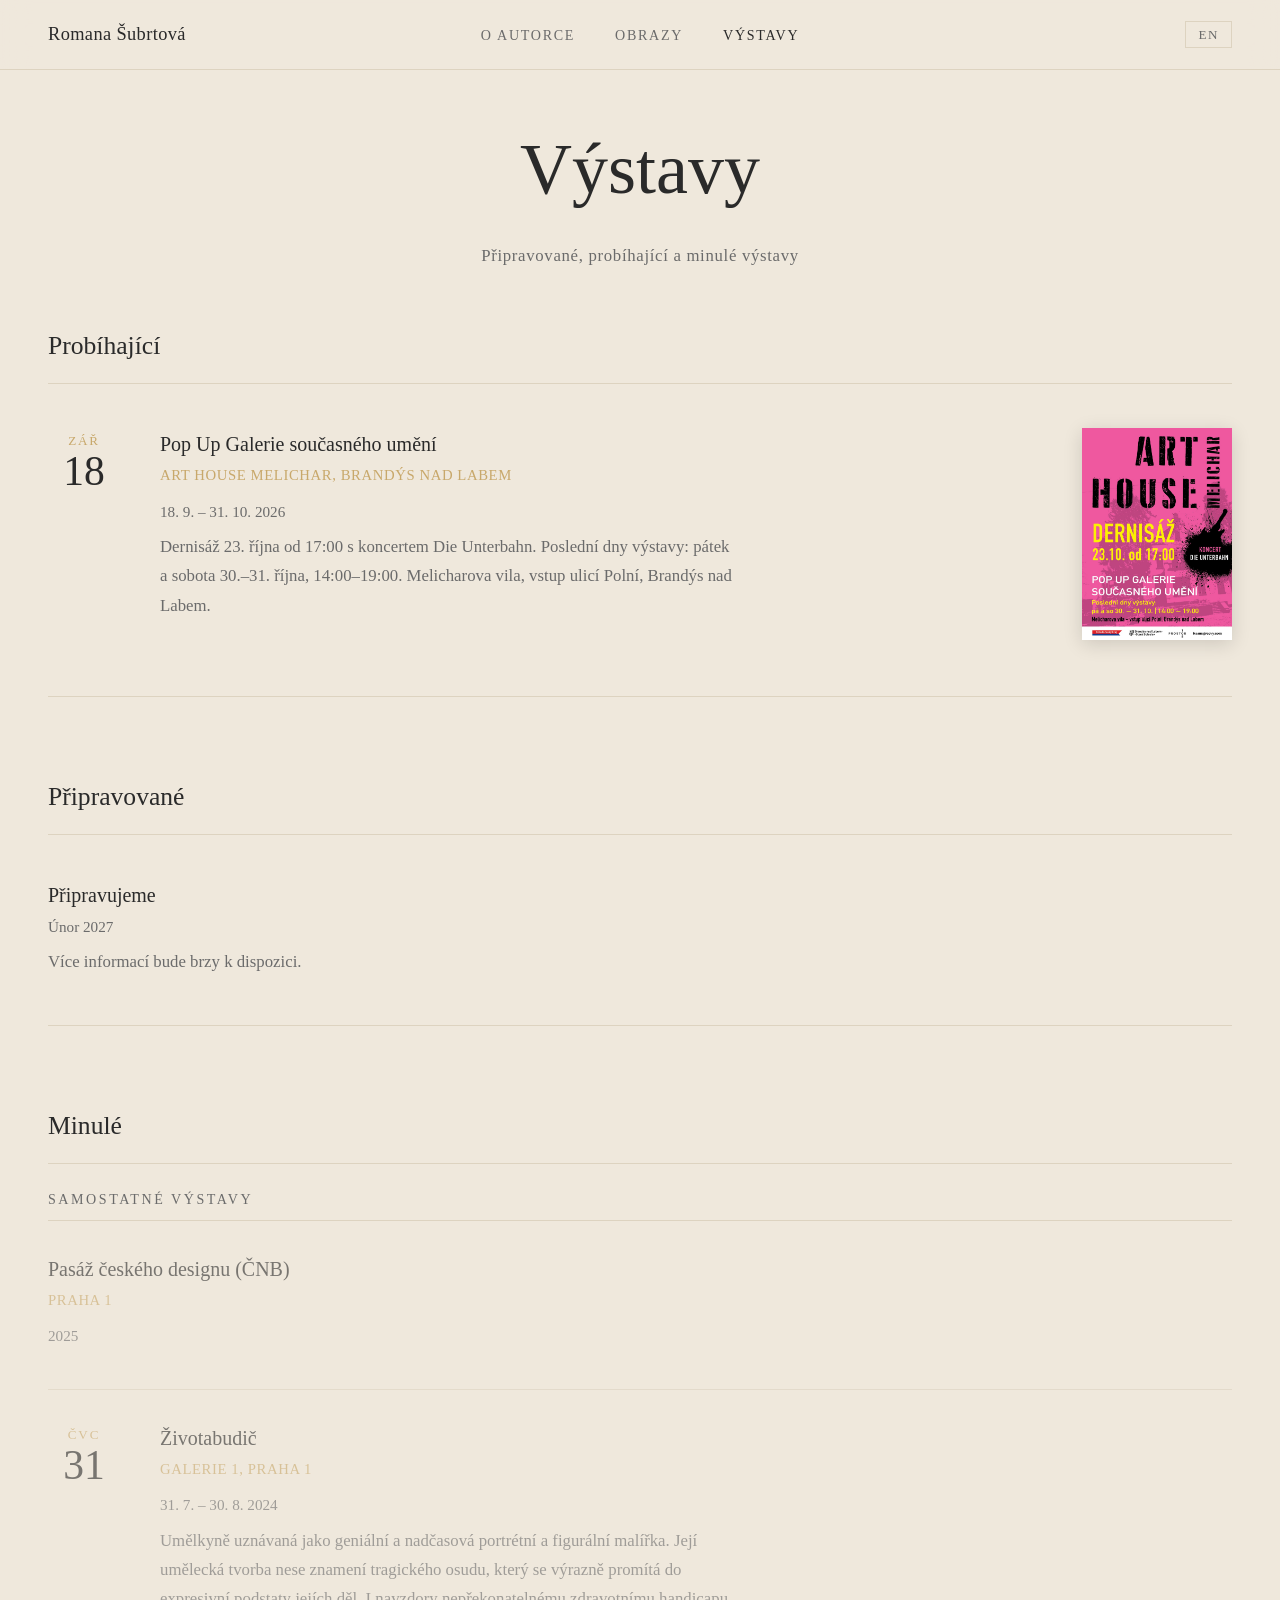
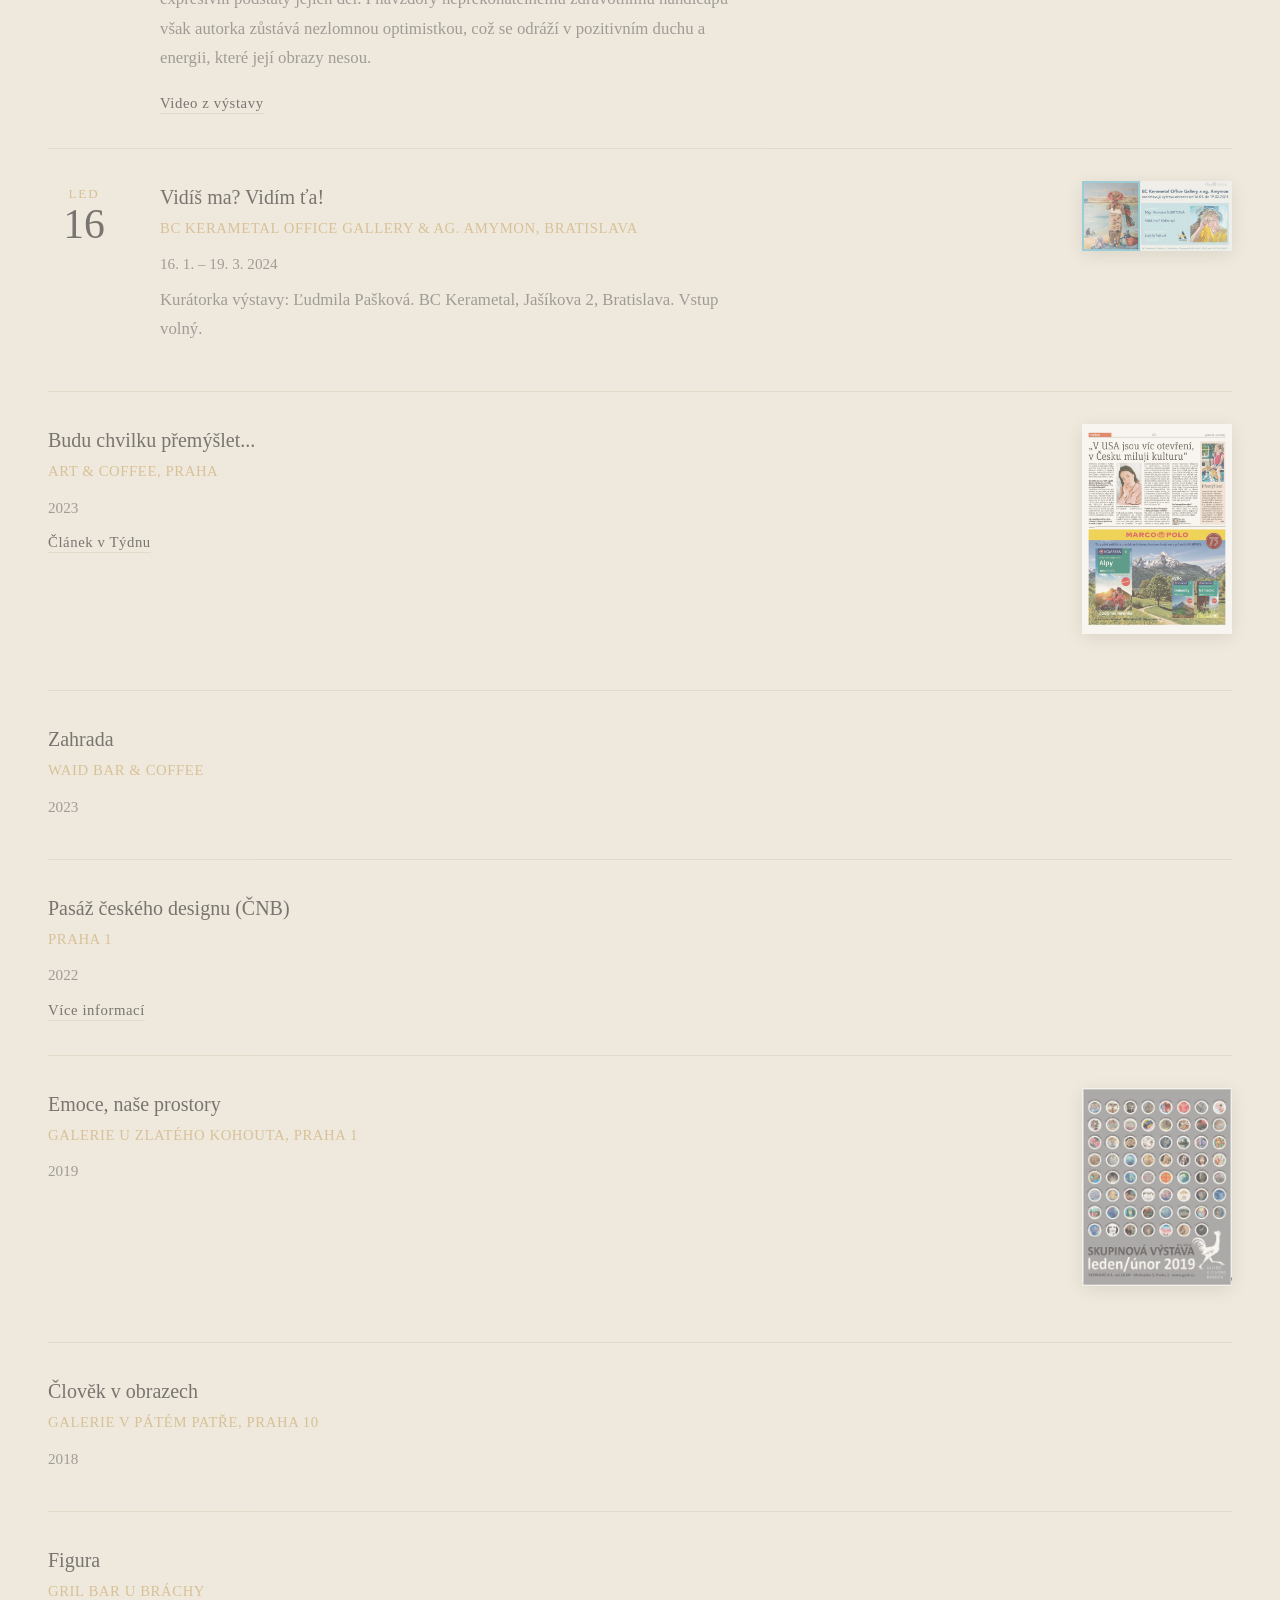
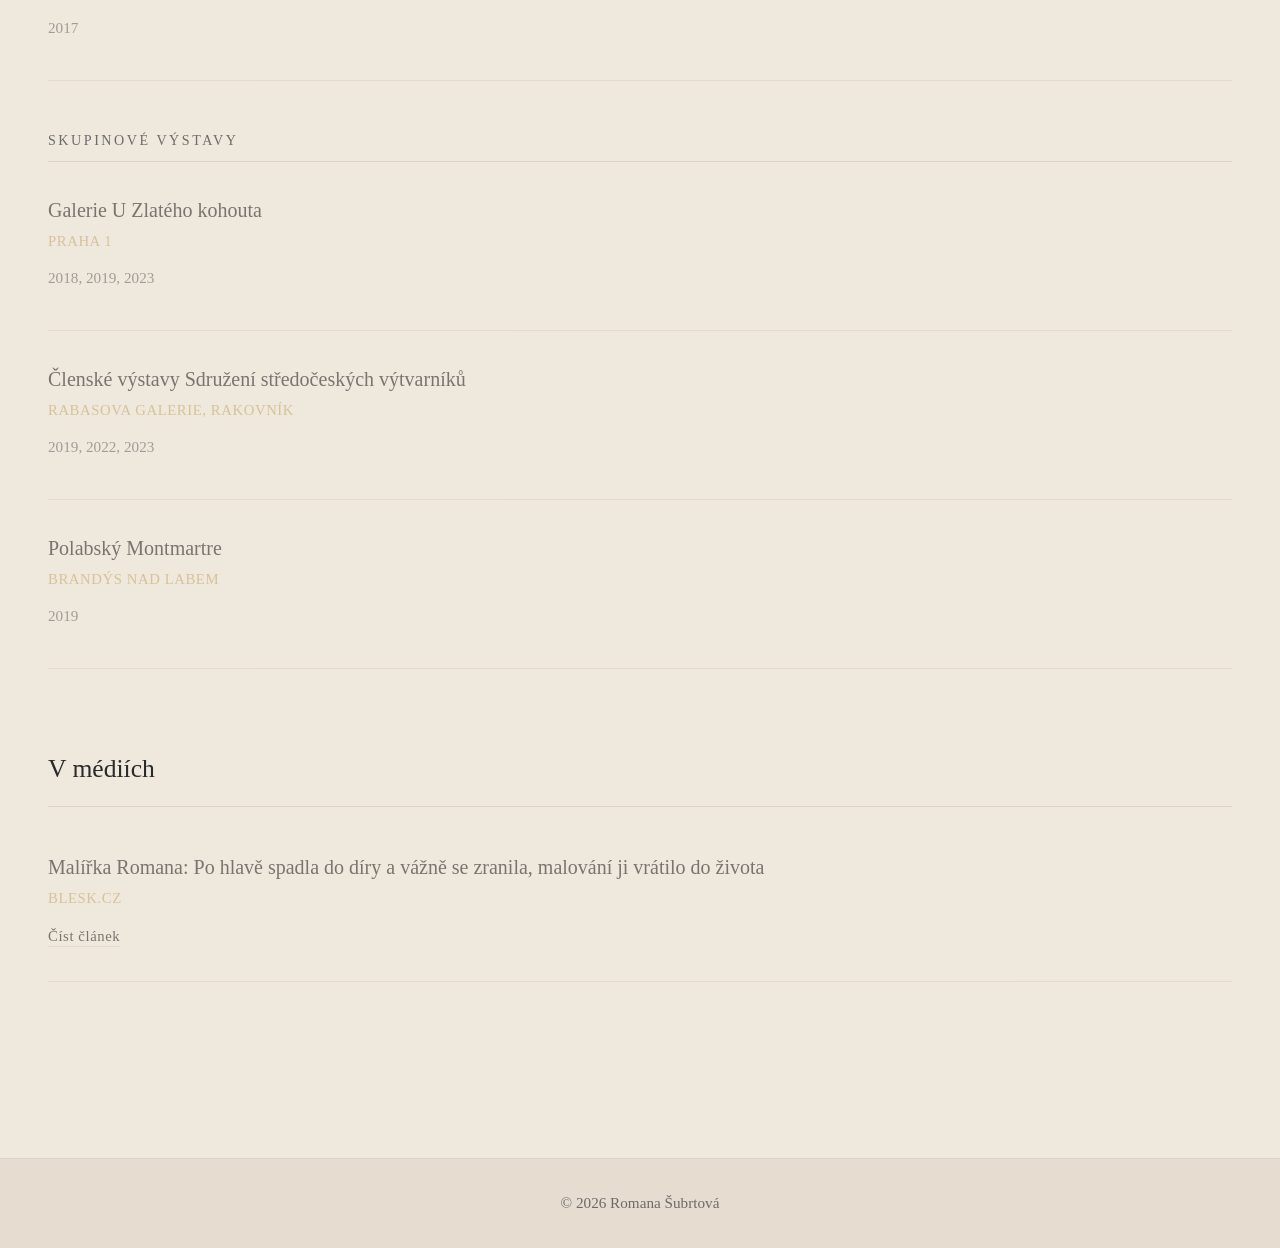
==== commit 0cbfc7db: "Add files via upload" ====
--- a/events.html
+++ b/events.html
@@ -95,7 +95,22 @@
                         <span class="lang-en">Past</span>
                     </h2>
 
-                    <!-- Galerie 1 -->
+                    <h3 class="events-subgroup-title">
+                        <span class="lang-cs">Samostatné výstavy</span>
+                        <span class="lang-en">Solo exhibitions</span>
+                    </h3>
+
+                    <!-- Pasáž ČNB 2025 -->
+                    <div class="event-card past no-date">
+                        <div class="event-info">
+                            <h3>Pasáž českého designu (ČNB)</h3>
+                            <p class="event-venue">Praha 1</p>
+                            <p class="event-dates lang-cs">2025</p>
+                            <p class="event-dates lang-en">2025</p>
+                        </div>
+                    </div>
+
+                    <!-- Životabudič 2024 -->
                     <div class="event-card past">
                         <div class="event-date">
                             <span class="event-month lang-cs">Čvc</span>
@@ -104,7 +119,7 @@
                         </div>
                         <div class="event-info">
                             <h3>Životabudič</h3>
-                            <p class="event-venue">Galerie 1, <span class="lang-cs">Praha</span><span class="lang-en">Prague</span></p>
+                            <p class="event-venue">Galerie 1, <span class="lang-cs">Praha 1</span><span class="lang-en">Prague 1</span></p>
                             <p class="event-dates lang-cs">31. 7. – 30. 8. 2024</p>
                             <p class="event-dates lang-en">31 July – 30 August 2024</p>
                             <p class="event-desc lang-cs">Umělkyně uznávaná jako geniální a nadčasová portrétní a figurální malířka. Její umělecká tvorba nese znamení tragického osudu, který se výrazně promítá do expresivní podstaty jejích děl. I navzdory nepřekonatelnému zdravotnímu handicapu však autorka zůstává nezlomnou optimistkou, což se odráží v pozitivním duchu a energii, které její obrazy nesou.</p>
@@ -114,7 +129,7 @@
                         </div>
                     </div>
 
-                    <!-- BC Kerametal / Amymon, Bratislava -->
+                    <!-- BC Kerametal / Bratislava 2024 -->
                     <div class="event-card past">
                         <div class="event-date">
                             <span class="event-month lang-cs">Led</span>
@@ -132,32 +147,88 @@
                         </div>
                     </div>
 
-                    <!-- Artvarium / Pasáž českého designu -->
-                    <div class="event-card past no-date">
-                        <div class="event-info">
-                            <h3><span class="lang-cs">Přátelé člověka</span><span class="lang-en">Přátelé člověka</span></h3>
-                            <p class="event-venue">Artvarium, <span class="lang-cs">Pasáž českého designu</span><span class="lang-en">Pasáž českého designu</span></p>
-                            <p class="event-desc lang-cs">Cyklus děl s animálními motivy koček a psů. Zvířata jako věrné společníky, symboly emocí a tichého porozumění mezi člověkem a přírodou.</p>
-                            <p class="event-desc lang-en">A cycle of works with feline and canine motifs. Animals as faithful companions, symbols of emotion and silent understanding between humanity and nature.</p>
+                    <!-- Budu chvilku přemýšlet... 2023 -->
+                    <div class="event-card past no-date">
+                        <div class="event-info">
+                            <img src="images/exhibitions/premysleni.jpg" alt="Budu chvilku přemýšlet..." class="event-poster">
+                            <h3>Budu chvilku přemýšlet...</h3>
+                            <p class="event-venue">Art &amp; Coffee, <span class="lang-cs">Praha</span><span class="lang-en">Prague</span></p>
+                            <p class="event-dates lang-cs">2023</p>
+                            <p class="event-dates lang-en">2023</p>
+                            <a href="https://www.tyden.cz/rubriky/kultura/budu-chvilku-premyslet_563416.html" target="_blank" class="event-link lang-cs">Článek v Týdnu</a>
+                            <a href="https://www.tyden.cz/rubriky/kultura/budu-chvilku-premyslet_563416.html" target="_blank" class="event-link lang-en">Article in Týden</a>
+                        </div>
+                    </div>
+
+                    <!-- Zahrada 2023 -->
+                    <div class="event-card past no-date">
+                        <div class="event-info">
+                            <h3>Zahrada</h3>
+                            <p class="event-venue">WAID Bar &amp; Coffee</p>
+                            <p class="event-dates lang-cs">2023</p>
+                            <p class="event-dates lang-en">2023</p>
+                        </div>
+                    </div>
+
+                    <!-- Pasáž ČNB 2022 -->
+                    <div class="event-card past no-date">
+                        <div class="event-info">
+                            <h3>Pasáž českého designu (ČNB)</h3>
+                            <p class="event-venue">Praha 1</p>
+                            <p class="event-dates lang-cs">2022</p>
+                            <p class="event-dates lang-en">2022</p>
                             <a href="https://www.facebook.com/100000388130735/posts/26184894864440094/" target="_blank" class="event-link lang-cs">Více informací</a>
                             <a href="https://www.facebook.com/100000388130735/posts/26184894864440094/" target="_blank" class="event-link lang-en">More information</a>
                         </div>
                     </div>
 
-                    <!-- Galerie U Zlatého kohouta -->
-                    <div class="event-card past no-date">
-                        <div class="event-info">
-                            <img src="images/exhibitions/kohout.jpg" alt="Emoce – Galerie U Zlatého kohouta" class="event-poster">
-                            <h3>Emoce</h3>
-                            <p class="event-venue">Galerie U Zlatého kohouta, <span class="lang-cs">Praha</span><span class="lang-en">Prague</span></p>
+                    <!-- Emoce, naše prostory 2019 -->
+                    <div class="event-card past no-date">
+                        <div class="event-info">
+                            <img src="images/exhibitions/kohout.jpg" alt="Emoce, naše prostory – Galerie U Zlatého kohouta" class="event-poster">
+                            <h3>Emoce, naše prostory</h3>
+                            <p class="event-venue">Galerie U Zlatého kohouta, <span class="lang-cs">Praha 1</span><span class="lang-en">Prague 1</span></p>
+                            <p class="event-dates lang-cs">2019</p>
+                            <p class="event-dates lang-en">2019</p>
+                        </div>
+                    </div>
+
+                    <!-- Člověk v obrazech 2018 -->
+                    <div class="event-card past no-date">
+                        <div class="event-info">
+                            <h3>Člověk v obrazech</h3>
+                            <p class="event-venue">Galerie V pátém patře, <span class="lang-cs">Praha 10</span><span class="lang-en">Prague 10</span></p>
+                            <p class="event-dates lang-cs">2018</p>
+                            <p class="event-dates lang-en">2018</p>
+                        </div>
+                    </div>
+
+                    <!-- Figura 2017 -->
+                    <div class="event-card past no-date">
+                        <div class="event-info">
+                            <h3>Figura</h3>
+                            <p class="event-venue">Gril bar U bráchy</p>
+                            <p class="event-dates lang-cs">2017</p>
+                            <p class="event-dates lang-en">2017</p>
+                        </div>
+                    </div>
+
+                    <h3 class="events-subgroup-title">
+                        <span class="lang-cs">Skupinové výstavy</span>
+                        <span class="lang-en">Group exhibitions</span>
+                    </h3>
+
+                    <!-- Galerie U Zlatého kohouta – skupinové -->
+                    <div class="event-card past no-date">
+                        <div class="event-info">
+                            <h3>Galerie U Zlatého kohouta</h3>
+                            <p class="event-venue">Praha 1</p>
                             <p class="event-dates lang-cs">2018, 2019, 2023</p>
                             <p class="event-dates lang-en">2018, 2019, 2023</p>
-                            <p class="event-desc lang-cs">Dva tematické soubory: figurální malba zachycující člověka u vody a v odpočinku, a cyklus věnovaný lidem s posunutým vnímáním a omezenou schopností komunikovat.</p>
-                            <p class="event-desc lang-en">Two thematic series: figurative painting depicting people at rest by water, and a cycle devoted to figures with altered perception and limited ability to communicate.</p>
-                        </div>
-                    </div>
-
-                    <!-- Rabasova galerie Rakovník -->
+                        </div>
+                    </div>
+
+                    <!-- Rabasova galerie – skupinové -->
                     <div class="event-card past no-date">
                         <div class="event-info">
                             <h3><span class="lang-cs">Členské výstavy Sdružení středočeských výtvarníků</span><span class="lang-en">Member Exhibitions, Association of Central Bohemian Artists</span></h3>
@@ -174,16 +245,6 @@
                             <p class="event-venue"><span class="lang-cs">Brandýs nad Labem</span><span class="lang-en">Brandýs nad Labem</span></p>
                             <p class="event-dates lang-cs">2019</p>
                             <p class="event-dates lang-en">2019</p>
-                        </div>
-                    </div>
-
-                    <!-- Waid -->
-                    <div class="event-card past no-date">
-                        <div class="event-info">
-                            <h3>Zahrada</h3>
-                            <p class="event-venue">Waid</p>
-                            <p class="event-dates lang-cs">2023</p>
-                            <p class="event-dates lang-en">2023</p>
                         </div>
                     </div>
 
@@ -203,18 +264,6 @@
                             <p class="event-venue">Blesk.cz</p>
                             <a href="https://www.blesk.cz/galerie/regiony-praha-prazane/888510/malirka-romana-51-po-hlave-spadla-do-diry-a-vazne-se-zranila-malovani-ji-vratilo-do-zivota?foto=0" target="_blank" class="event-link lang-cs">Číst článek</a>
                             <a href="https://www.blesk.cz/galerie/regiony-praha-prazane/888510/malirka-romana-51-po-hlave-spadla-do-diry-a-vazne-se-zranila-malovani-ji-vratilo-do-zivota?foto=0" target="_blank" class="event-link lang-en">Read article</a>
-                        </div>
-                    </div>
-
-                    <div class="event-card past no-date">
-                        <div class="event-info">
-                            <img src="images/exhibitions/premysleni.jpg" alt="Budu chvilku přemýšlet — Týden" class="event-poster">
-                            <h3>Budu chvilku přemýšlet</h3>
-                            <p class="event-venue">Týden.cz</p>
-                            <p class="event-dates lang-cs">27. 9. 2023</p>
-                            <p class="event-dates lang-en">27 September 2023</p>
-                            <a href="https://www.tyden.cz/rubriky/kultura/budu-chvilku-premyslet_563416.html" target="_blank" class="event-link lang-cs">Číst článek</a>
-                            <a href="https://www.tyden.cz/rubriky/kultura/budu-chvilku-premyslet_563416.html" target="_blank" class="event-link lang-en">Read article</a>
                         </div>
                     </div>
 
--- a/css/style.css
+++ b/css/style.css
@@ -514,6 +514,22 @@
 
 .event-card.past { opacity: 0.6; }
 
+.events-subgroup-title {
+    font-family: var(--font-serif);
+    font-size: 0.88rem;
+    font-weight: 300;
+    color: var(--grey);
+    letter-spacing: 0.18em;
+    text-transform: uppercase;
+    margin: 3rem 0 0;
+    padding-bottom: 0.6rem;
+    border-bottom: 1px solid var(--border);
+}
+
+.events-group-title + .events-subgroup-title {
+    margin-top: 1.5rem;
+}
+
 .event-card.no-date {
     grid-template-columns: 1fr;
 }
